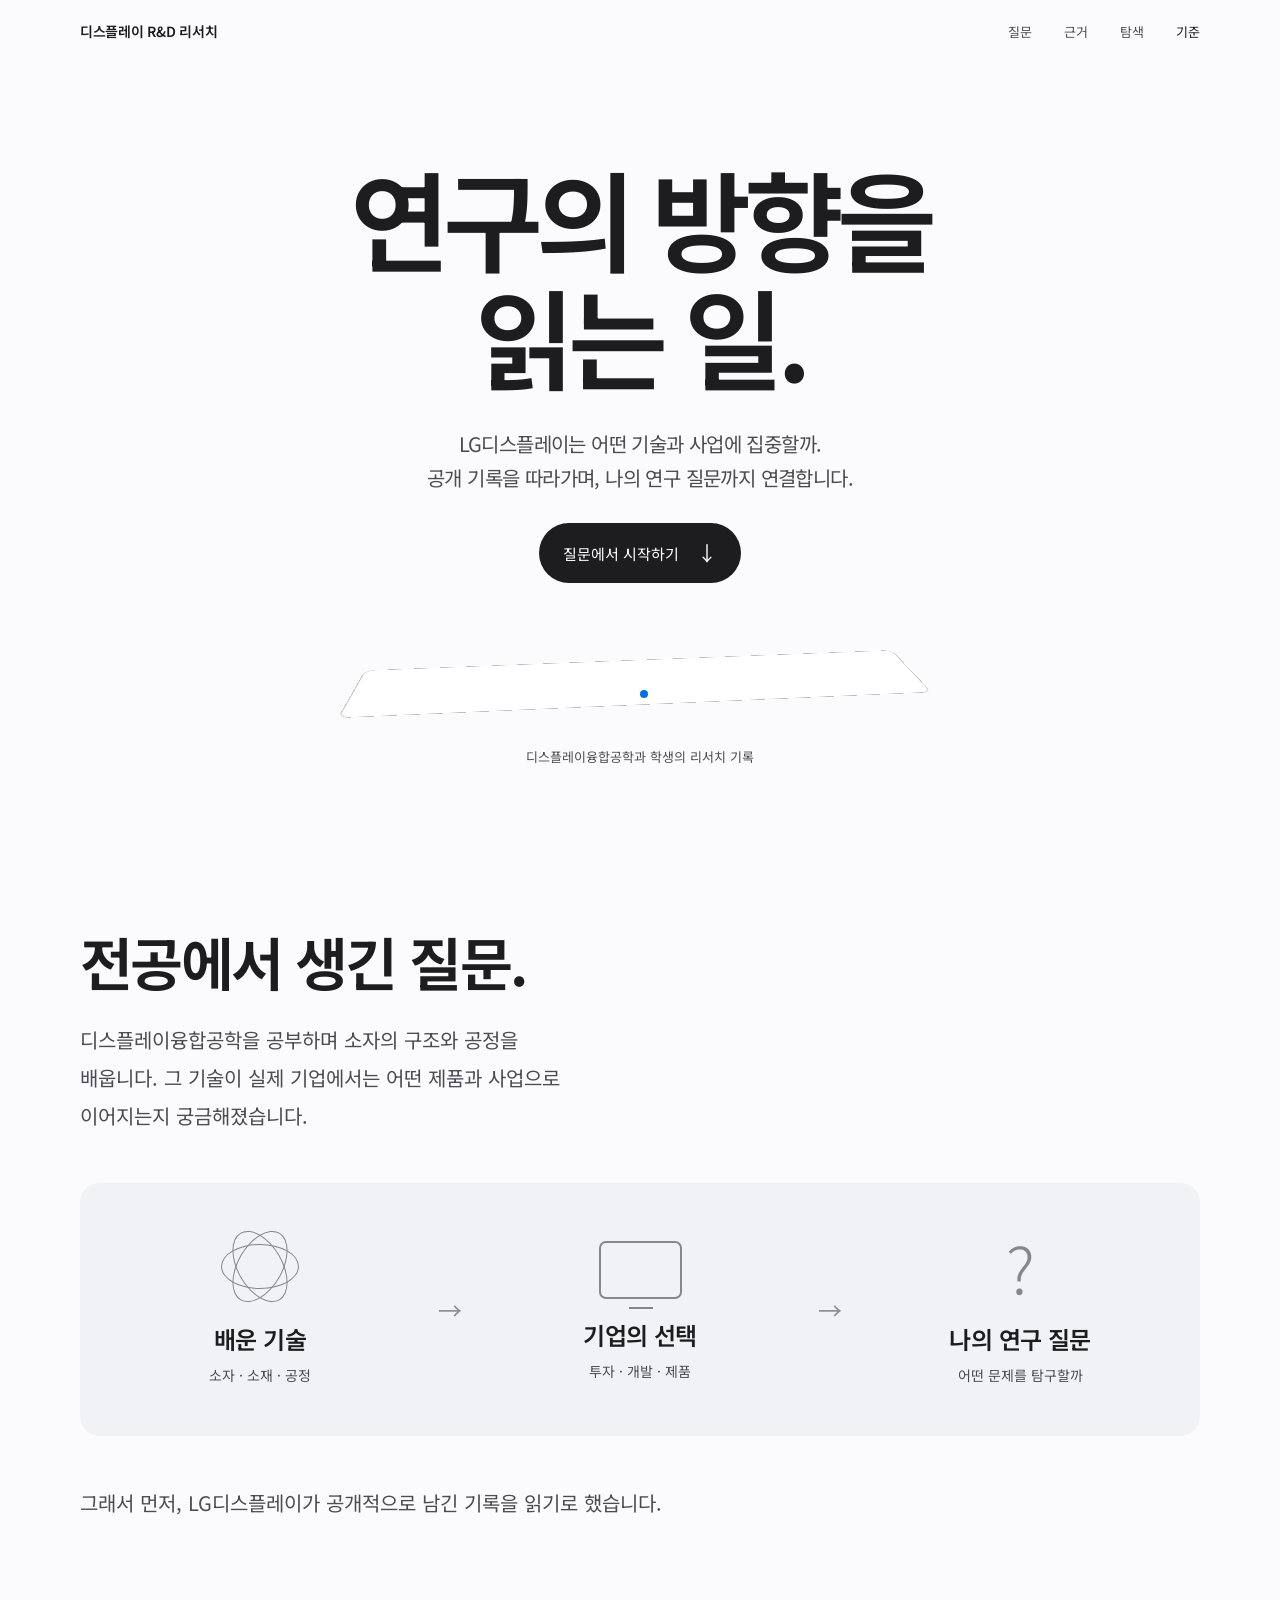
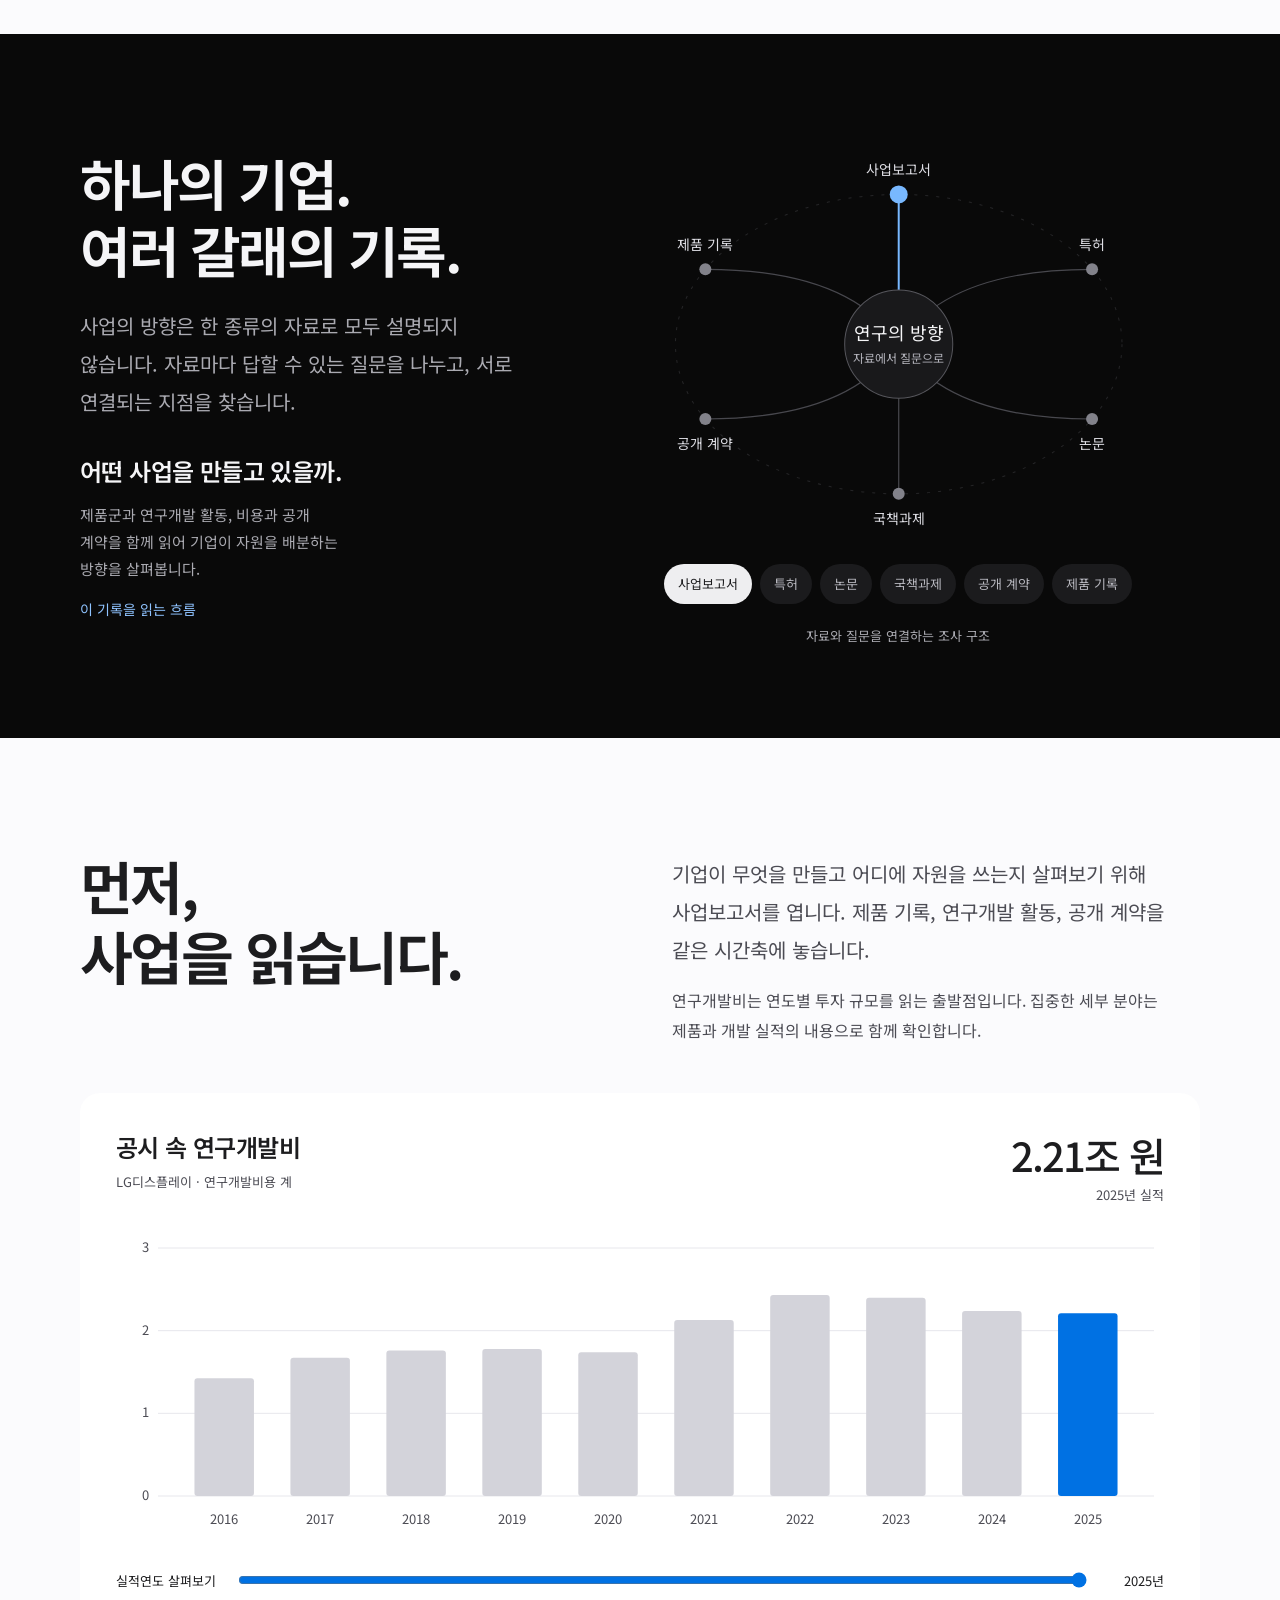
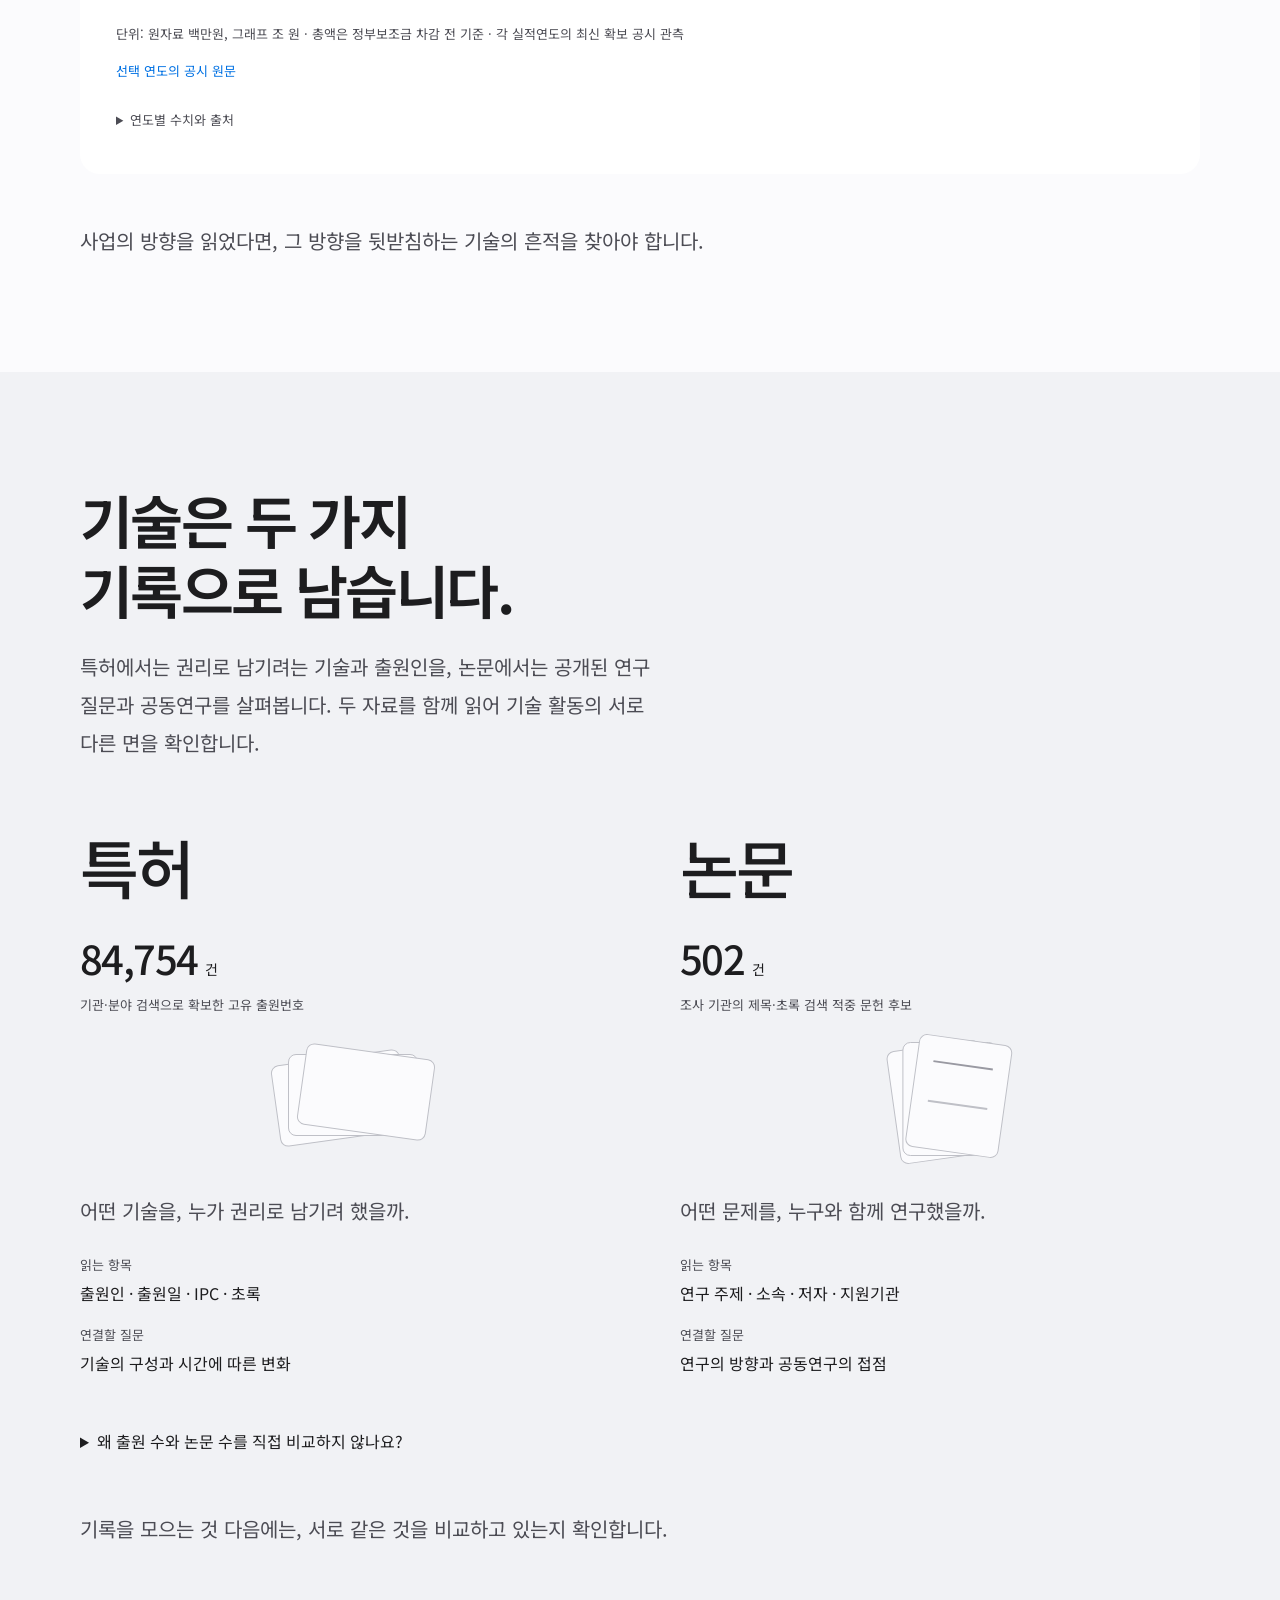
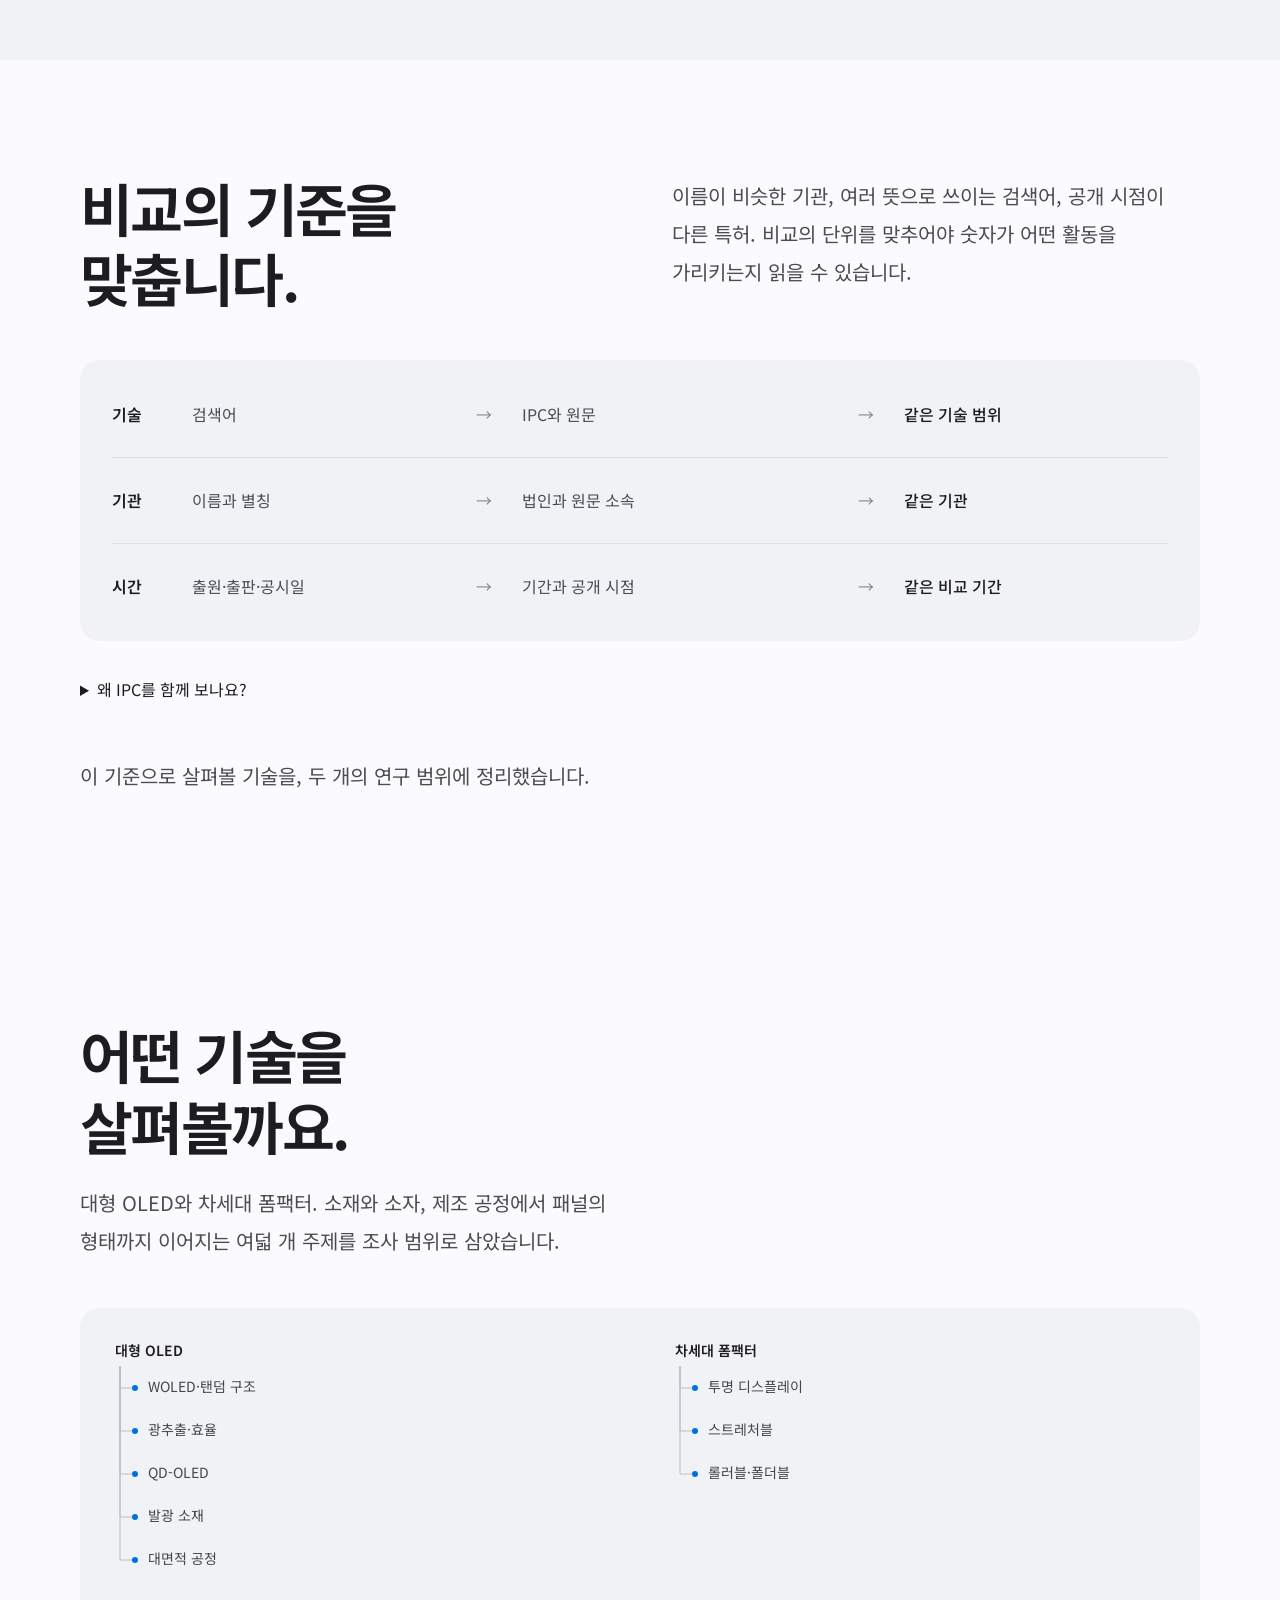
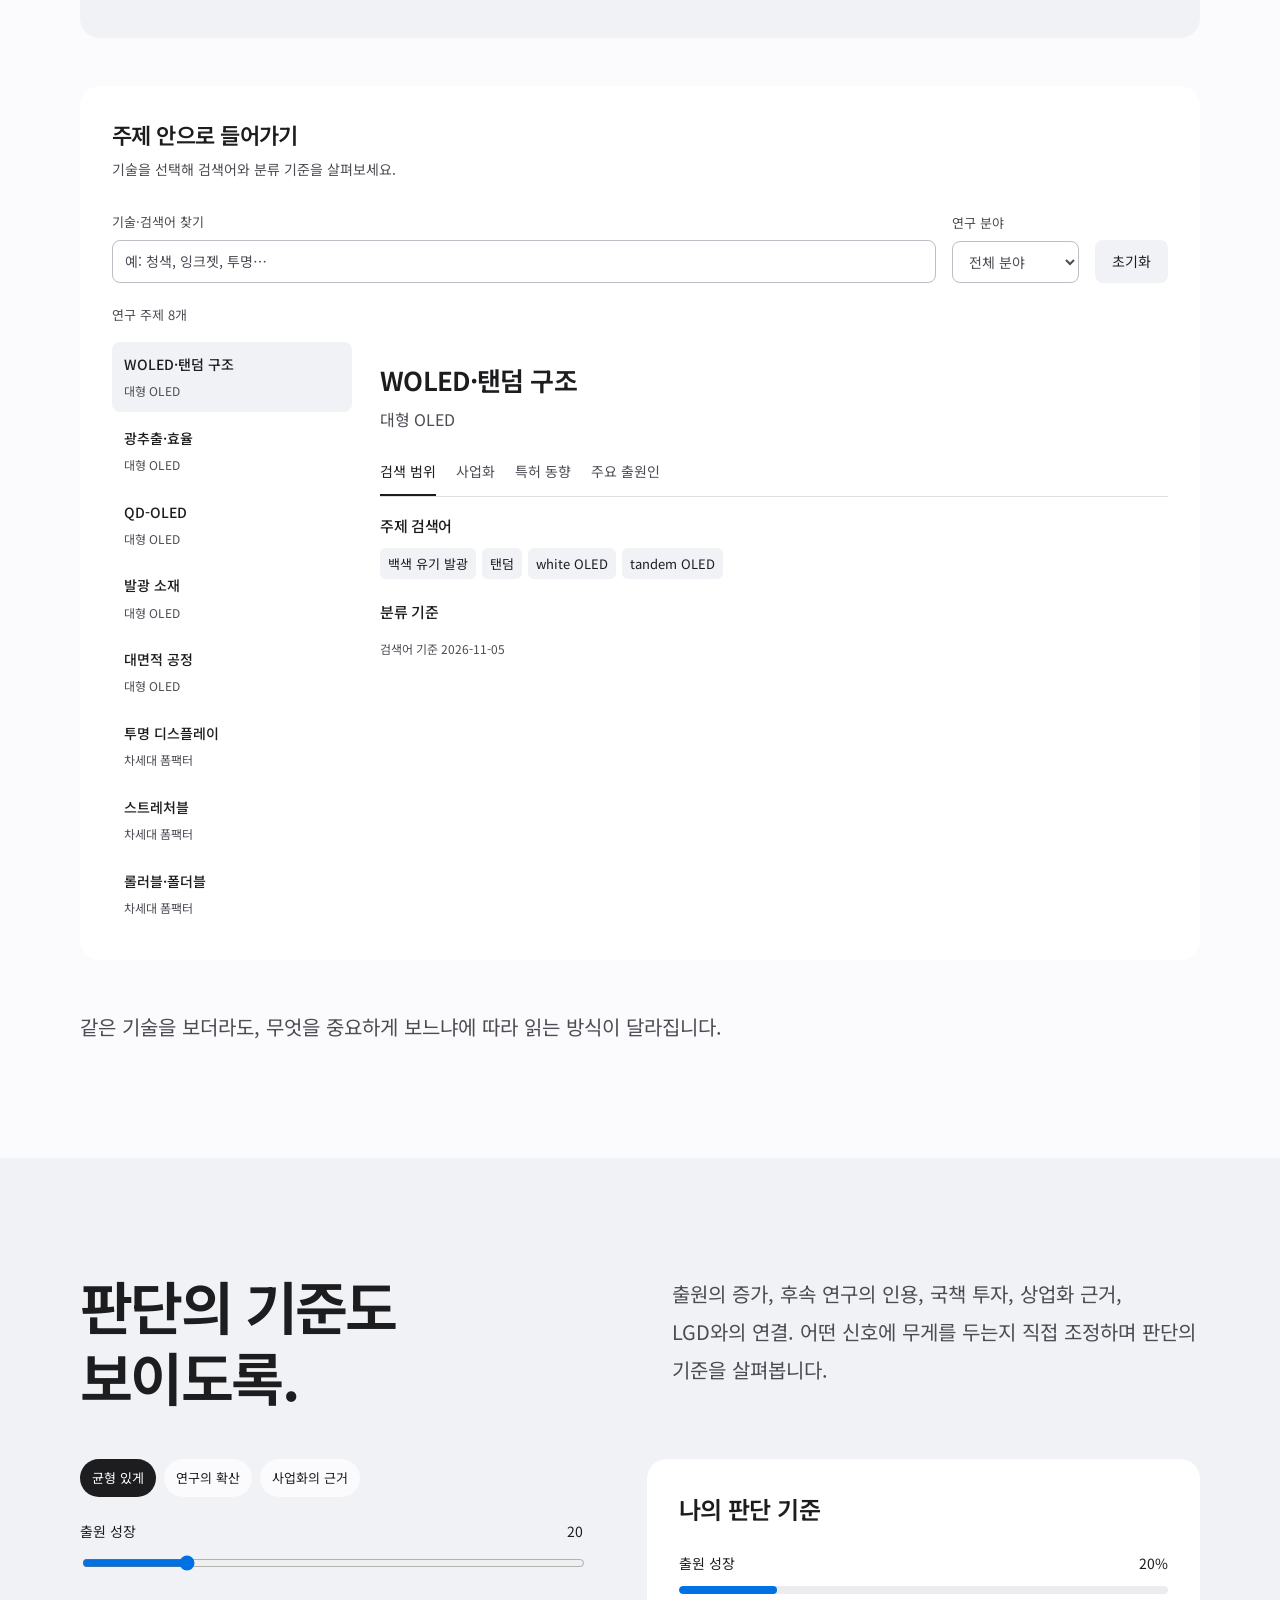
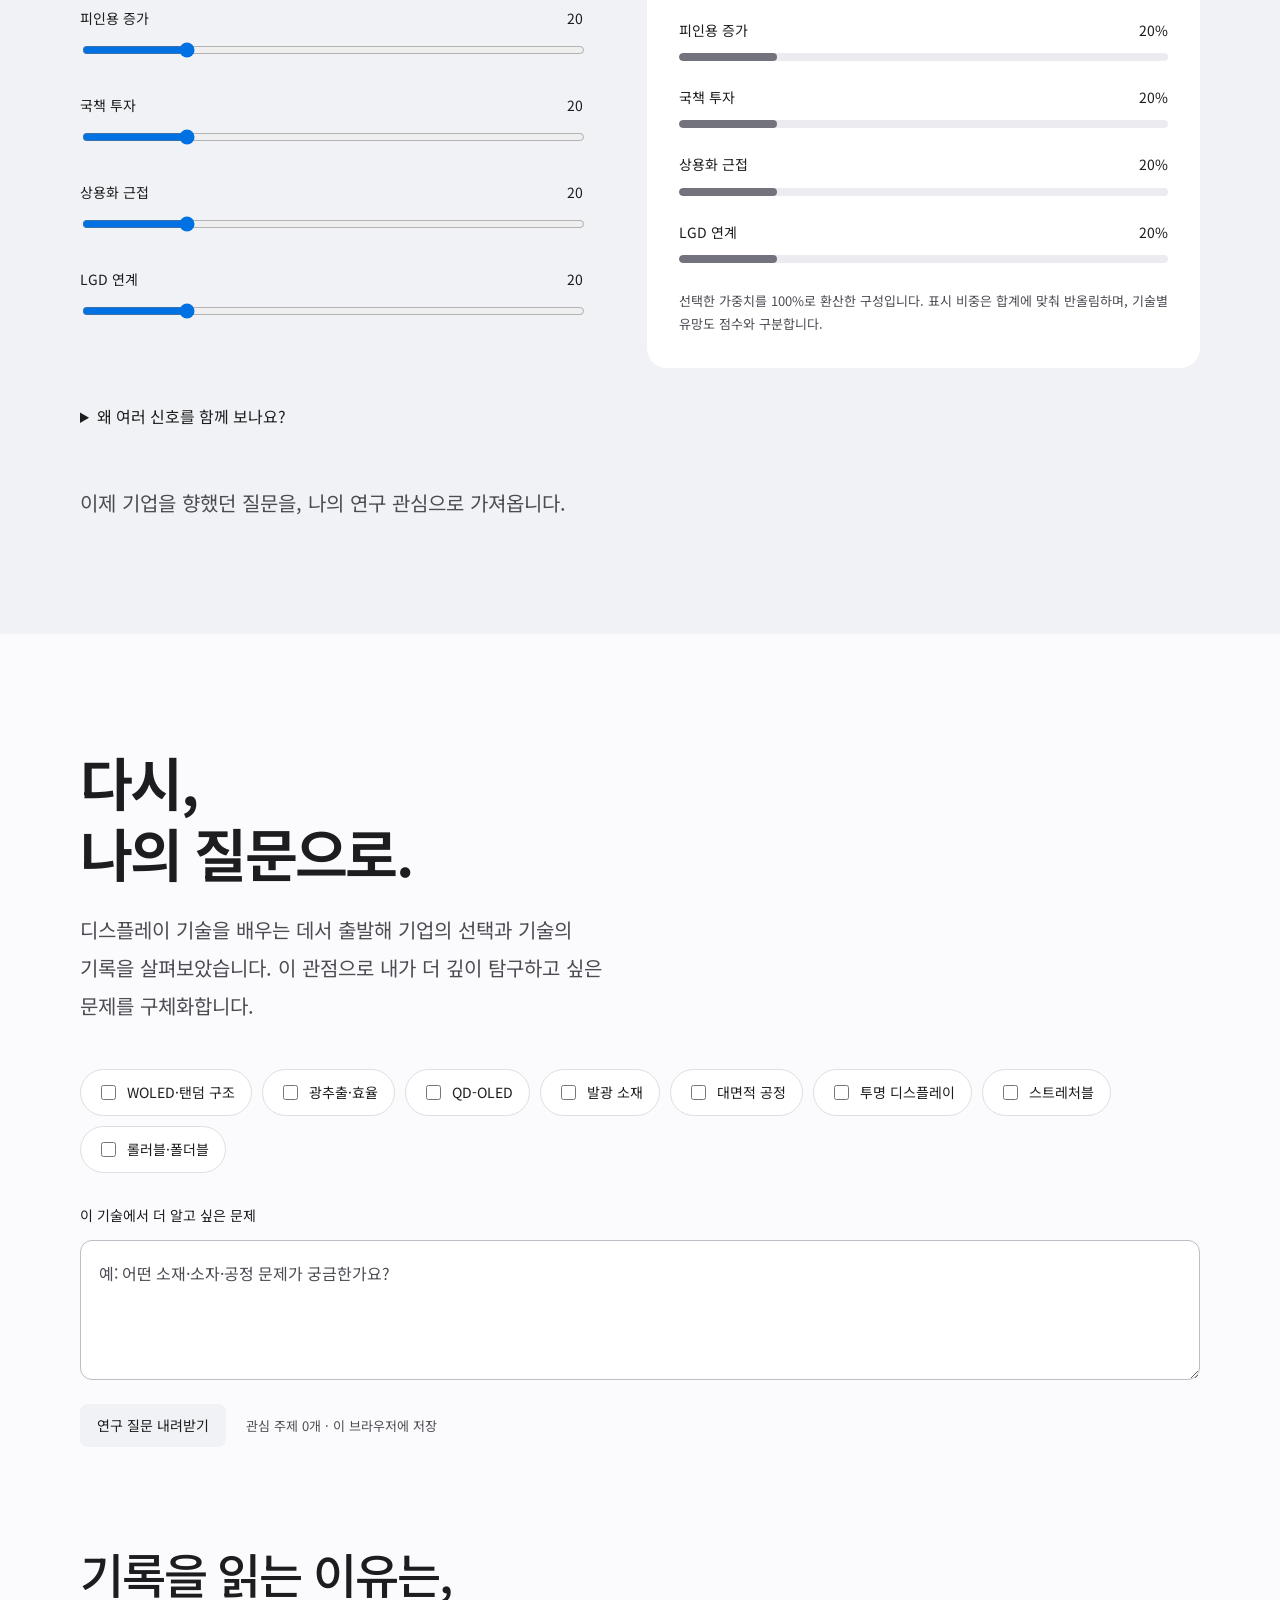
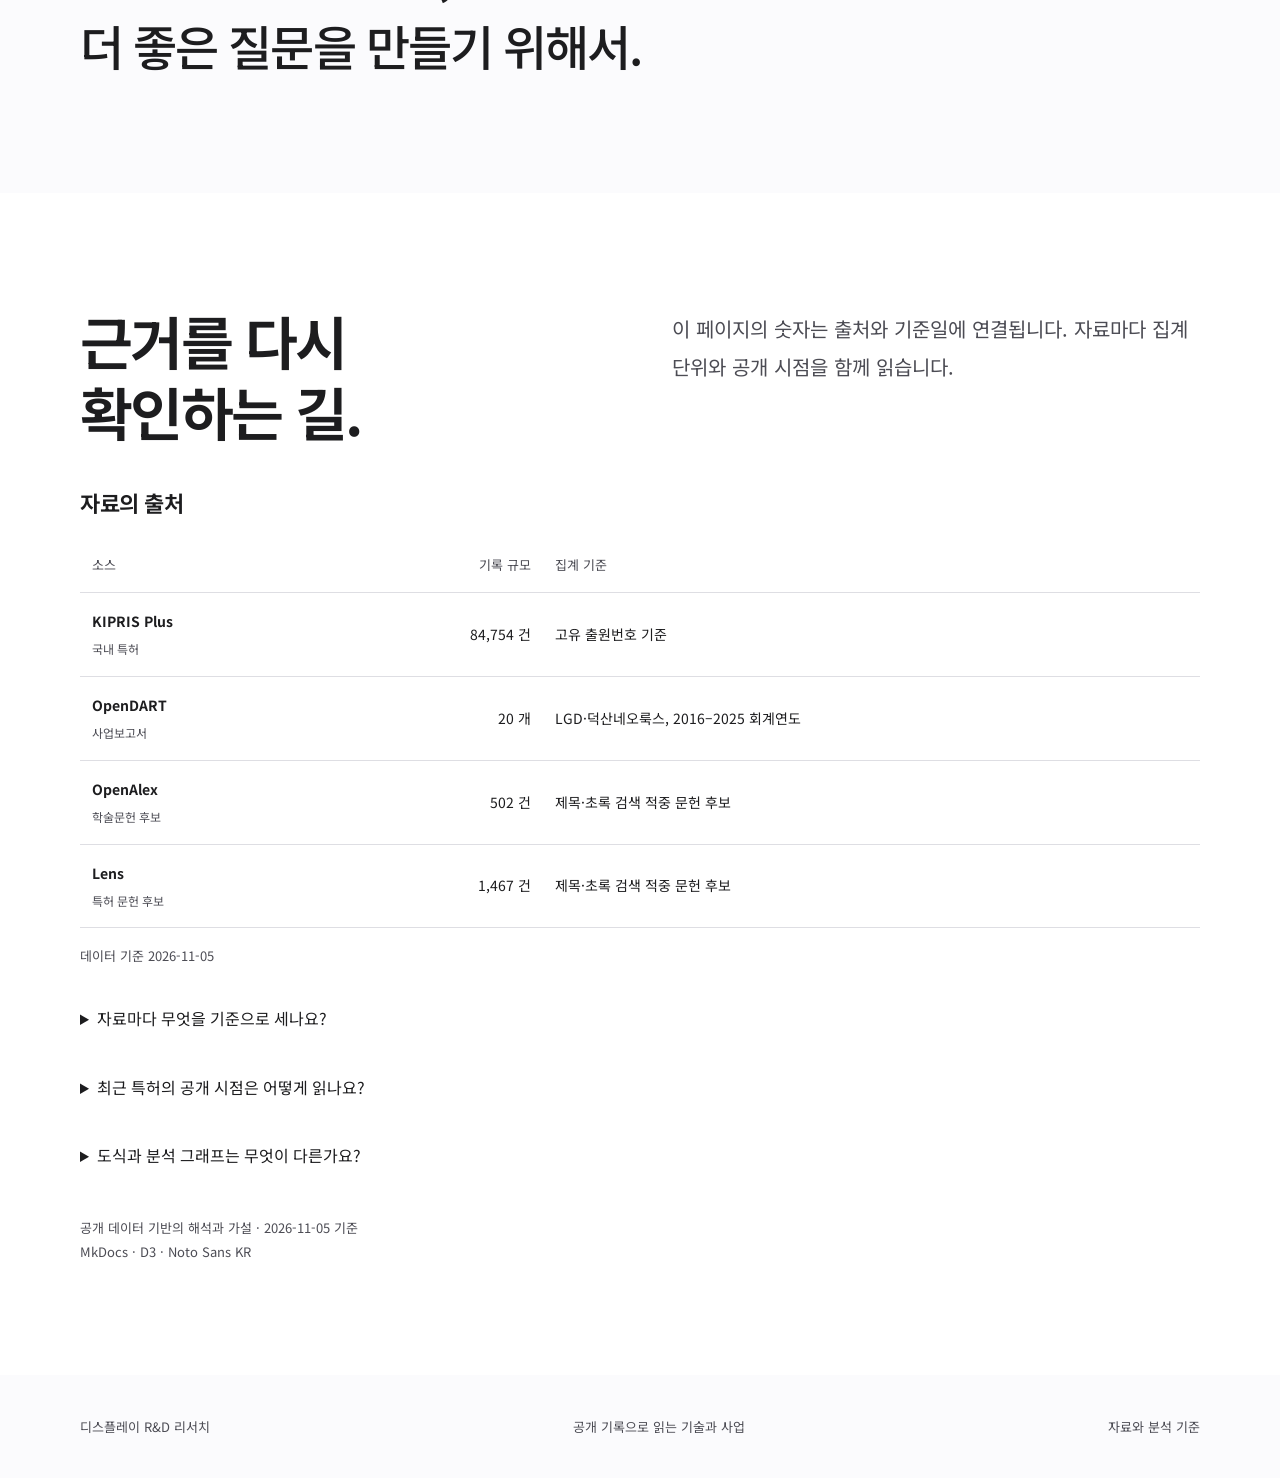
==== index.html @ 97dbbb8a "Publish display research site assets" ====
<!doctype html>
<html lang="ko">
<head>
  <meta charset="utf-8">
  <meta name="viewport" content="width=device-width, initial-scale=1">
  <meta name="theme-color" content="#fbfbfd">
  <meta name="description" content="공개 데이터로 살펴보는 디스플레이 R&D와 상업화">
  <title>디스플레이 R&D 리서치</title>
  <link rel="icon" href="assets/mark.svg" type="image/svg+xml">
  <link rel="stylesheet" href="assets/story.css">
</head>
<body>
  <a class="skip-link" href="#main">본문으로 이동</a>
  <header class="site-header" data-ui><div class="header-inner"><a class="wordmark" href="#top">디스플레이 R&D 리서치</a><nav aria-label="이야기 바로가기"><a href="#question">질문</a><a href="#evidence">근거</a><a href="#topics">탐색</a><a href="#methods">기준</a></nav></div><div class="reading-progress" aria-hidden="true"><span></span></div></header>
  <main id="main" tabindex="-1"><article class="story"><section class="hero" id="top">
<div class="hero-inner">
<h1>연구의 방향을<br>읽는 일.</h1>
<p class="hero-description">LG디스플레이는 어떤 기술과 사업에 집중할까.<br>공개 기록을 따라가며, 나의 연구 질문까지 연결합니다.</p>
<a class="primary-action" href="#question">질문에서 시작하기 <span aria-hidden="true">↓</span></a>
<div class="hero-horizon" aria-hidden="true"><div class="horizon-panel"></div><span class="horizon-dot"></span></div>
<p class="hero-caption">디스플레이융합공학과 학생의 리서치 기록</p>
</div>
</section>

<section class="chapter origin" id="question">
<div class="section-intro"><h2>전공에서 생긴 질문.</h2><p>디스플레이융합공학을 공부하며 소자의 구조와 공정을 배웁니다. 그 기술이 실제 기업에서는 어떤 제품과 사업으로 이어지는지 궁금해졌습니다.</p></div>
<div class="origin-visual" role="img" aria-label="배운 기술에서 기업의 선택을 거쳐 나의 연구 질문으로 이어지는 조사 순서">
<div><span class="origin-orbit"><i></i><i></i><i></i></span><h3>배운 기술</h3><p>소자 · 소재 · 공정</p></div><span class="visual-arrow" aria-hidden="true">→</span><div><span class="origin-display"></span><h3>기업의 선택</h3><p>투자 · 개발 · 제품</p></div><span class="visual-arrow" aria-hidden="true">→</span><div><span class="origin-question">?</span><h3>나의 연구 질문</h3><p>어떤 문제를 탐구할까</p></div>
</div>
<p class="bridge">그래서 먼저, LG디스플레이가 공개적으로 남긴 기록을 읽기로 했습니다.</p>
</section>

<section class="evidence-scene" id="evidence">
<div class="scene-inner"><div class="scene-copy"><h2>하나의 기업.<br>여러 갈래의 기록.</h2><p>사업의 방향은 한 종류의 자료로 모두 설명되지 않습니다. 자료마다 답할 수 있는 질문을 나누고, 서로 연결되는 지점을 찾습니다.</p><div id="source-description" aria-live="polite"></div></div><div class="scene-map"><div id="source-map"></div><div id="source-controls" class="source-controls" aria-label="자료별 역할 선택" data-ui></div><p class="visual-caption">자료와 질문을 연결하는 조사 구조</p></div></div>
</section>

<section class="chapter" id="business">
<div class="section-intro split-intro"><h2>먼저,<br>사업을 읽습니다.</h2><div><p>기업이 무엇을 만들고 어디에 자원을 쓰는지 살펴보기 위해 사업보고서를 엽니다. 제품 기록, 연구개발 활동, 공개 계약을 같은 시간축에 놓습니다.</p><p>연구개발비는 연도별 투자 규모를 읽는 출발점입니다. 집중한 세부 분야는 제품과 개발 실적의 내용으로 함께 확인합니다.</p></div></div>
<div class="spending-figure" data-ui><div class="figure-title"><div><h3>공시 속 연구개발비</h3><p>LG디스플레이 · 연구개발비용 계</p></div><div id="spending-value" class="figure-value"></div></div><div id="spending-chart"></div><div class="chart-controls"><label for="spending-year">실적연도 살펴보기</label><input id="spending-year" type="range" min="0" max="9" value="9" step="1" name="spending-year"><output id="spending-year-output" for="spending-year"></output></div><p class="source-caption">단위: 원자료 백만원, 그래프 조 원 · 총액은 정부보조금 차감 전 기준 · 각 실적연도의 최신 확보 공시 관측</p><a id="spending-source" class="text-link" target="_blank" rel="noopener noreferrer">선택 연도의 공시 원문</a><details class="source-details"><summary>연도별 수치와 출처</summary><div id="spending-table"></div></details></div>
<p class="bridge">사업의 방향을 읽었다면, 그 방향을 뒷받침하는 기술의 흔적을 찾아야 합니다.</p>
</section>

<section class="records-chapter" id="records">
<div class="chapter"><div class="section-intro"><h2>기술은 두 가지<br>기록으로 남습니다.</h2><p>특허에서는 권리로 남기려는 기술과 출원인을, 논문에서는 공개된 연구 질문과 공동연구를 살펴봅니다. 두 자료를 함께 읽어 기술 활동의 서로 다른 면을 확인합니다.</p></div>
<div class="record-pair"><div class="record-side"><h3>특허</h3><div class="record-glyph patent-glyph" aria-hidden="true"><span></span><span></span><span></span></div><p>어떤 기술을, 누가 권리로 남기려 했을까.</p><dl><div><dt>읽는 항목</dt><dd>출원인 · 출원일 · IPC · 초록</dd></div><div><dt>연결할 질문</dt><dd>기술의 구성과 시간에 따른 변화</dd></div></dl><div class="record-total" id="patent-total"></div></div><div class="record-side"><h3>논문</h3><div class="record-glyph paper-glyph" aria-hidden="true"><span></span><span></span><span></span></div><p>어떤 문제를, 누구와 함께 연구했을까.</p><dl><div><dt>읽는 항목</dt><dd>연구 주제 · 소속 · 저자 · 지원기관</dd></div><div><dt>연결할 질문</dt><dd>연구의 방향과 공동연구의 접점</dd></div></dl><div class="record-total" id="paper-total"></div></div></div>
<details class="why-note"><summary>왜 출원 수와 논문 수를 직접 비교하지 않나요?</summary><p>특허와 논문은 기록하는 활동과 집계 단위가 다릅니다. 각각의 출처와 검색 조건을 기준으로 읽고, 기술 주제와 기관을 대조해 연결합니다.</p></details>
<p class="bridge">기록을 모으는 것 다음에는, 서로 같은 것을 비교하고 있는지 확인합니다.</p></div>
</section>

<section class="chapter" id="comparison">
<div class="section-intro split-intro"><h2>비교의 기준을<br>맞춥니다.</h2><p>이름이 비슷한 기관, 여러 뜻으로 쓰이는 검색어, 공개 시점이 다른 특허. 비교의 단위를 맞추어야 숫자가 어떤 활동을 가리키는지 읽을 수 있습니다.</p></div>
<div class="alignment-visual" data-ui><div><span class="alignment-label">기술</span><div class="alignment-pieces"><span>검색어</span><i aria-hidden="true">→</i><span>IPC와 원문</span><i aria-hidden="true">→</i><strong>같은 기술 범위</strong></div></div><div><span class="alignment-label">기관</span><div class="alignment-pieces"><span>이름과 별칭</span><i aria-hidden="true">→</i><span>법인과 원문 소속</span><i aria-hidden="true">→</i><strong>같은 기관</strong></div></div><div><span class="alignment-label">시간</span><div class="alignment-pieces"><span>출원·출판·공시일</span><i aria-hidden="true">→</i><span>기간과 공개 시점</span><i aria-hidden="true">→</i><strong>같은 비교 기간</strong></div></div></div>
<details class="why-note"><summary>왜 IPC를 함께 보나요?</summary><p>검색어는 문헌을 찾는 입구입니다. 특허에 붙은 기술 분류인 IPC와 원문 내용을 함께 확인해 검색어의 여러 의미를 구분합니다. 기관과 기간에도 같은 방식으로 비교 기준을 적용합니다.</p></details>
<p class="bridge">이 기준으로 살펴볼 기술을, 두 개의 연구 범위에 정리했습니다.</p>
</section>

<section class="chapter topics-chapter" id="topics">
<div class="section-intro"><h2>어떤 기술을<br>살펴볼까요.</h2><p>대형 OLED와 차세대 폼팩터. 소재와 소자, 제조 공정에서 패널의 형태까지 이어지는 여덟 개 주제를 조사 범위로 삼았습니다.</p></div>
<div id="topic-map" class="topic-map" data-ui></div>
<div class="workbench" data-ui><div class="workbench-heading"><h3>주제 안으로 들어가기</h3><p>기술을 선택해 검색어와 분류 기준을 살펴보세요.</p></div><div id="explorer-view"></div></div>
<p class="bridge">같은 기술을 보더라도, 무엇을 중요하게 보느냐에 따라 읽는 방식이 달라집니다.</p>
</section>

<section class="judgement-section" id="judgement"><div class="chapter"><div class="section-intro split-intro"><h2>판단의 기준도<br>보이도록.</h2><p>출원의 증가, 후속 연구의 인용, 국책 투자, 상업화 근거, LGD와의 연결. 어떤 신호에 무게를 두는지 직접 조정하며 판단의 기준을 살펴봅니다.</p></div><div id="criteria-workbench" data-ui></div><details class="why-note"><summary>왜 여러 신호를 함께 보나요?</summary><p>성장과 연구의 확산, 사업화는 서로 다른 활동입니다. 신호를 구분하고 가중치를 드러내어 어떤 기준이 판단에 영향을 주는지 확인합니다. 아래 비중은 독자가 선택한 판단 기준의 구성입니다.</p></details><p class="bridge">이제 기업을 향했던 질문을, 나의 연구 관심으로 가져옵니다.</p></div></section>

<section class="chapter direction-chapter" id="direction"><div class="section-intro"><h2>다시,<br>나의 질문으로.</h2><p>디스플레이 기술을 배우는 데서 출발해 기업의 선택과 기술의 기록을 살펴보았습니다. 이 관점으로 내가 더 깊이 탐구하고 싶은 문제를 구체화합니다.</p></div><div id="research-notebook" class="research-notebook" data-ui></div><p class="closing-statement">기록을 읽는 이유는,<br>더 좋은 질문을 만들기 위해서.</p></section>

<section class="chapter methods-chapter" id="methods"><div class="section-intro split-intro"><h2>근거를 다시<br>확인하는 길.</h2><p>이 페이지의 숫자는 출처와 기준일에 연결됩니다. 자료마다 집계 단위와 공개 시점을 함께 읽습니다.</p></div><div id="methodology-view" data-ui></div><div class="method-notes"><details class="why-note"><summary>자료마다 무엇을 기준으로 세나요?</summary><p>특허는 고유 출원번호, 사업보고서는 공시 원문, 논문은 제목·확보된 초록의 검색 적중 후보를 기준으로 합니다. 연구개발비 그래프는 기존에 추출한 LGD 공시 관측을 표시합니다. 반복 공시와 실적연도를 구분합니다.</p></details><details class="why-note"><summary>최근 특허의 공개 시점은 어떻게 읽나요?</summary><p>출원일과 공개일에는 시차가 있습니다. 2025년 이후 출원은 공개 시점에 따라 순차 반영되므로, 연도별 비교에서 공개 범위를 함께 확인합니다. 계약과 관계는 공개 문서로 확인한 범위를 대상으로 합니다.</p></details><details class="why-note"><summary>도식과 분석 그래프는 무엇이 다른가요?</summary><p>자료 연결도와 비교 기준 도식은 조사의 논리와 자료의 역할을 설명합니다. 연구개발비 그래프는 공시 수치, 기술 지도는 승인한 조사 주제의 구성을 표시합니다. 도식의 배치와 선은 기업 간 실측 관계나 기술 거리의 수치가 아닙니다.</p></details></div><p class="production-credit">공개 데이터 기반의 해석과 가설 · <time data-as-of></time> 기준<br>MkDocs · D3 · Noto Sans KR</p></section></article></main>
  <footer class="site-footer"><a href="#top">디스플레이 R&D 리서치</a><span>공개 기록으로 읽는 기술과 사업</span><a href="#methods">자료와 분석 기준</a></footer>
  <noscript><p class="noscript">대화형 영역은 JavaScript가 필요합니다. 페이지 설명과 방법론은 그대로 읽을 수 있습니다.</p></noscript>
  <script src="assets/vendor/d3.min.js"></script>
  <script src="assets/dataset.js"></script>
  <script src="assets/site.js"></script>
  <script src="assets/story.js"></script>
</body>
</html>
---- assets/story.css ----
@font-face{font-family:"Noto Sans KR";src:url("fonts/NotoSansKR.ttf") format("truetype");font-style:normal;font-weight:100 900;font-display:swap}
:root{--paper:#fbfbfd;--white:#fff;--ink:#1d1d1f;--muted:#62626b;--soft:#f1f2f5;--line:#dedee3;--accent:#0071e3;--night:#090909;--night-muted:#aaaab1;--font:"Noto Sans KR","Malgun Gothic",sans-serif;--radius:20px}
*{box-sizing:border-box}html{scroll-behavior:smooth;scroll-padding-top:86px}body{margin:0;background:var(--paper);color:var(--ink);font:16px/1.8 var(--font);word-break:keep-all;overflow-wrap:break-word;-webkit-tap-highlight-color:#0071e322}button,input,select,textarea{font:inherit;color:inherit}button,a,input,select,summary{touch-action:manipulation}button{cursor:pointer}a{color:inherit;text-decoration:none}a:hover{color:var(--accent)}button:focus-visible,a:focus-visible,input:focus-visible,select:focus-visible,summary:focus-visible,textarea:focus-visible{outline:3px solid var(--accent);outline-offset:5px}button:active{transform:translateY(1px)}h1,h2,h3,p,figure{margin:0}h1,h2,h3{text-wrap:balance;scroll-margin-top:86px}p{text-wrap:pretty}h2{font-size:clamp(36px,4.5vw,64px);line-height:1.22;letter-spacing:-.045em;font-weight:650}h3{font-size:22px;line-height:1.5;font-weight:600;letter-spacing:-.025em}button{border:0}svg{display:block;max-width:100%}.small,.chart-note,.source-caption,.source-caption a{font-size:13px;color:var(--muted)}.num{font-variant-numeric:tabular-nums}.skip-link{position:fixed;top:-80px;left:18px;z-index:100;background:var(--ink);color:white;padding:10px 18px;border-radius:8px}.skip-link:focus{top:12px}
.site-header{position:sticky;top:0;height:64px;background:var(--paper);z-index:30}.header-inner{max-width:1200px;height:100%;margin:auto;padding:0 40px;display:flex;align-items:center;justify-content:space-between;gap:30px}.wordmark{font-size:14px;font-weight:600;letter-spacing:-.02em;white-space:nowrap}.site-header nav{display:flex;gap:32px;font-size:13px;color:var(--muted)}.site-header nav a{min-height:44px;display:flex;align-items:center}.site-header nav a[aria-current]{color:var(--ink)}.reading-progress{height:2px;background:transparent}.reading-progress span{display:block;width:100%;height:100%;background:var(--accent);transform:scaleX(0);transform-origin:left}.story>section{scroll-margin-top:64px}.hero{overflow:hidden}.hero-inner{max-width:1200px;margin:0 auto;padding:94px 40px 64px;text-align:center}.hero h1{font-size:clamp(76px,8.5vw,116px);line-height:1.08;letter-spacing:-.065em;font-weight:650}.hero-description{font-size:21px;line-height:1.7;letter-spacing:-.03em;color:var(--muted);margin:34px auto 28px;max-width:780px}.primary-action{display:inline-flex;align-items:center;gap:18px;padding:12px 24px;border-radius:999px;background:var(--ink);color:#fff;font-size:15px;min-height:48px}.primary-action:hover{background:#353538;color:#fff}.primary-action span{font-size:20px}.hero-horizon{position:relative;height:116px;width:min(600px,88%);margin:42px auto 4px;perspective:700px}.horizon-panel{position:absolute;inset:8px 20px 12px;border:1px solid #bfc0c7;border-radius:10px;transform:rotateX(62deg) rotateZ(-5deg);background:var(--white)}.horizon-dot{position:absolute;left:50%;top:56%;width:8px;height:8px;background:var(--accent);border-radius:50%}.hero-caption{font-size:13px;color:var(--muted)}
.chapter{max-width:1200px;margin:auto;padding:112px 40px}.section-intro{max-width:820px}.section-intro>p,.split-intro>div>p{font-size:19px;line-height:1.9;color:var(--muted);margin-top:24px;max-width:54ch}.split-intro{display:grid;grid-template-columns:1fr 1fr;align-items:start;gap:64px;max-width:none}.split-intro>p,.split-intro>div>p:first-child{margin-top:5px}.split-intro>div>p+p{font-size:16px;margin-top:16px}.bridge{font-size:18px;color:var(--muted);line-height:1.9;margin-top:48px;max-width:64ch}.origin{padding-top:94px}.origin-visual{display:grid;grid-template-columns:1fr 40px 1fr 40px 1fr;align-items:center;gap:20px;text-align:center;background:var(--soft);border-radius:var(--radius);padding:48px 30px;margin-top:48px}.origin-visual h3{font-size:20px;margin:18px 0 6px}.origin-visual p{color:var(--muted);font-size:14px}.visual-arrow{font-size:24px;color:#8b8b92}.origin-orbit{position:relative;display:block;width:86px;height:72px;margin:auto}.origin-orbit i{position:absolute;left:4px;top:13px;width:78px;height:45px;border:1.5px solid #86868f;border-radius:50%}.origin-orbit i:nth-child(2){transform:rotate(60deg)}.origin-orbit i:nth-child(3){transform:rotate(-60deg)}.origin-display{display:block;width:83px;height:58px;border:2px solid #86868f;border-radius:7px;margin:7px auto;position:relative}.origin-display:after{content:"";position:absolute;left:28px;bottom:-12px;width:24px;height:10px;border-bottom:2px solid #86868f}.origin-question{display:block;font-size:62px;line-height:72px;font-weight:300;color:#86868f}
.evidence-scene{background:var(--night);color:#f5f5f7;padding:90px 0}.scene-inner{max-width:1280px;margin:auto;padding:0 40px;display:grid;grid-template-columns:.9fr 1.2fr;gap:64px;align-items:center}.scene-copy>p{font-size:18px;color:var(--night-muted);line-height:1.9;max-width:40ch;margin-top:24px}.scene-copy h2{font-size:clamp(42px,4.3vw,60px)}#source-description{margin-top:32px;min-height:148px}#source-description h3{font-size:20px}#source-description p{font-size:15px;color:var(--night-muted);margin:12px 0;max-width:38ch}#source-description a{font-size:14px;color:#8fc3ff}.scene-map{min-width:0}#source-map svg{width:100%;height:auto}.source-controls{display:flex;justify-content:center;gap:8px;flex-wrap:wrap}.source-controls button{background:#1b1b1d;color:#b8b8bf;border-radius:999px;padding:8px 14px;font-size:13px;min-height:40px}.source-controls button[aria-pressed=true]{background:#eeeef0;color:#1d1d1f}.source-controls button:hover{background:#343438;color:#fff}.source-controls button[aria-pressed=true]:hover{background:#fff;color:#111}.visual-caption{font-size:13px;text-align:center;color:var(--night-muted);margin-top:20px}
.spending-figure{background:var(--white);border-radius:var(--radius);padding:36px;margin-top:48px}.figure-title{display:flex;align-items:start;justify-content:space-between;gap:28px}.figure-title h3{font-size:22px}.figure-title p{font-size:13px;color:var(--muted);margin-top:5px}.figure-value{text-align:right;white-space:nowrap;line-height:1.3;font-variant-numeric:tabular-nums}.figure-value strong{font-size:40px;font-weight:500;letter-spacing:-.045em}.figure-value span{display:block;font-size:13px;color:var(--muted);margin-top:6px}#spending-chart{margin-top:24px}#spending-chart svg{width:100%;height:auto}#spending-chart text{font-family:var(--font);fill:var(--muted);font-size:13px}.chart-controls{display:flex;align-items:center;gap:20px;margin:24px 0;font-size:13px}.chart-controls input{flex:1;min-width:70px;accent-color:var(--accent);height:32px}.chart-controls output{font-variant-numeric:tabular-nums;min-width:55px;text-align:right}.source-caption{line-height:1.9}.text-link{display:inline-block;color:var(--accent);font-size:13px;margin-top:12px}.source-details{margin-top:18px;font-size:13px;color:var(--muted)}summary{cursor:pointer;min-height:36px;padding:6px 0}.source-details table{margin-top:14px}
.records-chapter{background:var(--soft)}.record-pair{display:grid;grid-template-columns:1fr 1fr;gap:80px;margin-top:56px}.record-side{min-width:0}.record-side>h3{font-size:60px;font-weight:500;letter-spacing:-.05em}.record-side>p{font-size:18px;margin:24px 0;color:var(--muted)}.record-glyph{height:124px;position:relative;margin-top:20px}.record-glyph span{display:block;position:absolute;background:var(--paper);border:1px solid #bfc0c7;border-radius:8px;width:130px;height:82px;left:50%;top:12px;transform:translateX(-50%) rotate(-8deg)}.record-glyph span:nth-child(2){transform:translate(-40%,-3px) rotate(0deg)}.record-glyph span:nth-child(3){transform:translate(-30%,-6px) rotate(8deg)}.paper-glyph span{width:94px;height:114px;top:0}.paper-glyph span:after{content:"";position:absolute;left:16px;right:16px;top:24px;height:38px;border-top:2px solid #9999a2;border-bottom:2px solid #bfc0c7}.record-side dl{font-size:14px;margin:0}.record-side dl>div{margin:15px 0}.record-side dt{color:var(--muted);font-size:13px}.record-side dd{margin:3px 0 0}.record-total{margin-top:28px}.record-total strong{font-size:40px;line-height:1.5;font-weight:500;letter-spacing:-.04em;font-variant-numeric:tabular-nums}.record-total span{font-size:14px;margin-left:8px}.record-total small{display:block;font-size:13px;color:var(--muted);max-width:40ch;line-height:1.8;margin-top:5px}.why-note{margin-top:28px;font-size:14px;color:var(--muted);max-width:75ch}.why-note summary{color:var(--ink);line-height:1.8}.why-note p{line-height:1.9;margin:12px 0 0;padding-left:17px;max-width:66ch}.alignment-visual{margin-top:48px;background:var(--soft);padding:12px 32px;border-radius:var(--radius)}.alignment-visual>div{display:flex;align-items:center;gap:36px;padding:28px 0}.alignment-visual>div+div{border-top:1px solid var(--line)}.alignment-label{font-size:16px;font-weight:600;min-width:44px}.alignment-pieces{display:grid;grid-template-columns:1fr 26px 1.2fr 26px 1fr;align-items:center;gap:20px;flex:1;font-size:14px}.alignment-pieces>span{color:var(--muted)}.alignment-pieces i{font-style:normal;color:#85858e}.alignment-pieces strong{font-weight:500}
.topic-map{margin:48px 0;background:var(--soft);border-radius:var(--radius);overflow:hidden}.topic-map svg{width:100%;height:auto}.topic-map svg text{font:14px var(--font)}.topic-map button{display:block}.workbench{padding:32px;background:var(--white);border-radius:var(--radius)}.workbench-heading{margin-bottom:28px}.workbench-heading p{font-size:14px;color:var(--muted);margin-top:6px}.toolbar{display:flex;gap:16px;align-items:flex-end;flex-wrap:wrap;margin:0 0 20px}.field{display:flex;flex-direction:column;gap:6px;font-size:13px;color:var(--muted)}.field.grow{flex:1;min-width:180px}.field input,.field select{min-height:42px;padding:8px 12px;border:1px solid #bdbdc5;border-radius:8px;background:var(--white);font-size:14px}.field input::placeholder{color:var(--muted)}.button{min-height:42px;padding:8px 16px;background:var(--soft);border-radius:8px;font-size:14px;border:1px solid transparent}.button:hover{border-color:#9999a2}.result-count{font-size:13px;color:var(--muted);margin-bottom:16px}.explorer-grid{display:grid;grid-template-columns:240px minmax(0,1fr);gap:28px;align-items:start}.topic-list{display:flex;flex-direction:column;gap:4px}.topic-option{text-align:left;min-height:58px;padding:10px 12px;border-radius:8px;background:transparent;width:100%}.topic-option strong{display:block;font-size:14px;font-weight:500}.topic-option small{display:block;font-size:12px;color:var(--muted);margin-top:3px}.topic-option:hover{background:#f6f6f8}.topic-option[aria-pressed=true]{background:var(--soft)}.detail{padding:20px 0 0;min-width:0}.detail-top h2{font-size:26px;line-height:1.4;letter-spacing:-.025em}.detail-subtitle{color:var(--muted);font-size:13px;margin:7px 0 18px}.tabs{display:flex;gap:20px;margin-bottom:18px;overflow-x:auto;border-bottom:1px solid var(--line)}.tabs button{font-size:14px;white-space:nowrap;min-height:44px;padding:5px 0 9px;background:transparent;border-bottom:2px solid transparent;color:var(--muted)}.tabs button[aria-selected=true]{border-bottom-color:var(--ink);color:var(--ink)}.detail h3{font-size:15px;font-weight:500;margin:18px 0 10px}.keywords{display:flex;flex-wrap:wrap;gap:6px;margin-bottom:22px}.keyword{font-size:13px;border-radius:6px;background:var(--soft);padding:4px 8px}.review-note{color:var(--muted);font-size:14px;line-height:1.8}.chart-note{font-size:12px;margin-top:14px}.detail p:not(.chart-note){font-size:14px}.empty{font-size:14px;color:var(--muted);padding:10px 0}.empty-chart{height:112px;display:flex;align-items:center;justify-content:center;background:var(--soft);border-radius:8px;position:relative;font-size:14px;color:var(--muted)}.years{position:absolute;bottom:8px;left:12px;right:12px;display:flex;justify-content:space-between;font-size:12px}.data-chart{width:100%;height:auto;min-height:150px}
.judgement-section{background:var(--soft)}.criteria-grid{display:grid;grid-template-columns:1fr 1.1fr;gap:64px;align-items:start;margin-top:48px}.criteria-presets{display:flex;gap:8px;flex-wrap:wrap;margin-bottom:22px}.criteria-presets button{padding:7px 12px;background:var(--paper);border-radius:999px;font-size:13px;min-height:38px}.criteria-presets button[aria-pressed=true]{background:var(--ink);color:#fff}.criterion{margin:18px 0}.criterion label{display:flex;justify-content:space-between;align-items:center;font-size:14px}.criterion output{font-variant-numeric:tabular-nums}.criterion input{width:100%;height:34px;accent-color:var(--accent)}.criteria-output{padding:32px;background:var(--white);border-radius:var(--radius)}.criteria-output h3{font-size:20px}.criterion-bar{margin-top:24px}.criterion-bar>div:first-child{display:flex;justify-content:space-between;font-size:14px;gap:16px}.criterion-track{height:8px;background:#ececf0;margin-top:10px;border-radius:4px;overflow:hidden}.criterion-track span{display:block;height:100%;background:#73737e;border-radius:4px;transition:width .2s ease}.criterion-bar:first-of-type .criterion-track span{background:var(--accent)}.criteria-caption{font-size:13px;color:var(--muted);margin-top:26px;line-height:1.8}
.research-notebook{margin-top:44px}.interest-tags{display:flex;gap:10px;flex-wrap:wrap}.interest-tag{border:1px solid var(--line);border-radius:999px;display:flex;align-items:center;gap:8px;padding:10px 16px;font-size:14px;cursor:pointer;background:var(--white)}.interest-tag:has(input:checked){background:var(--ink);color:var(--white);border-color:var(--ink)}.interest-tag input{accent-color:var(--accent);width:15px;height:15px}.notebook-field{margin-top:30px;display:block}.notebook-field span{font-size:14px;display:block;margin-bottom:12px}.notebook-field textarea{width:100%;resize:vertical;min-height:140px;border:1px solid #bdbdc5;background:var(--white);border-radius:12px;padding:18px;font-size:16px;line-height:1.8}.notebook-field textarea::placeholder{color:var(--muted)}.notebook-actions{display:flex;align-items:center;gap:20px;margin-top:16px}.notebook-status{font-size:13px;color:var(--muted)}.closing-statement{margin-top:90px;font-size:clamp(30px,4vw,48px);line-height:1.5;letter-spacing:-.04em;font-weight:500;max-width:25ch}.methods-chapter{background:var(--white);max-width:none;padding-left:max(40px,calc((100vw - 1120px)/2));padding-right:max(40px,calc((100vw - 1120px)/2))}#methodology-view{margin-top:40px}.panel h2{font-size:22px;line-height:1.5;letter-spacing:-.02em;margin-bottom:18px}.table-scroll{overflow:auto}.source-table,.source-details table{width:100%;border-collapse:collapse;font-size:14px}.source-table th,.source-table td,.source-details th,.source-details td{padding:16px 12px;text-align:left;border-bottom:1px solid var(--line)}.source-table th,.source-details th{font-size:13px;font-weight:400;color:var(--muted)}.source-table .num,.source-details .num{text-align:right;font-variant-numeric:tabular-nums;white-space:nowrap}.source-table small{display:block;font-size:12px;color:var(--muted);margin-top:4px}.table-source{font-size:13px;color:var(--muted);margin-top:16px}.method-notes{margin-top:30px}.production-credit{font-size:13px;color:var(--muted);margin-top:40px}.site-footer{display:flex;justify-content:space-between;gap:20px;flex-wrap:wrap;padding:40px max(40px,calc((100vw - 1120px)/2));font-size:13px;color:var(--muted)}.noscript{padding:16px 30px}.reveal{transition:opacity .7s ease,transform .7s ease}.motion-ready .reveal:not(.is-visible){opacity:.12;transform:translateY(18px)}
@media(min-width:1600px){.hero-inner{padding-top:120px}.chapter{padding-top:140px;padding-bottom:140px}.hero-horizon{margin-top:55px}}
@media(max-width:1000px){.scene-inner{gap:30px;grid-template-columns:1fr 1.1fr}.scene-copy h2{font-size:44px}.scene-copy>p{font-size:16px}.chapter{padding-top:88px;padding-bottom:88px}.hero h1{font-size:84px}.split-intro{gap:36px}.section-intro>p,.split-intro>div>p{font-size:17px}.record-pair{gap:48px}.criteria-grid{gap:32px}.alignment-pieces{gap:10px;font-size:13px}.alignment-visual{padding:10px 24px}.explorer-grid{grid-template-columns:200px minmax(0,1fr)}}
@media(max-width:700px){.header-inner{padding:0 20px;gap:14px}.site-header{height:58px}.wordmark{font-size:12px}.site-header nav{gap:16px;font-size:12px}.hero-inner{padding:70px 20px 45px}.hero h1{font-size:68px}.hero-description{font-size:18px;margin-top:28px}.chapter{padding:76px 24px}.scene-inner{padding:0 24px;grid-template-columns:1fr;gap:20px}.scene-copy h2{font-size:44px}.scene-copy>p{max-width:48ch}.evidence-scene{padding:70px 0}#source-description{min-height:116px;margin-top:26px}.scene-map{max-width:600px;width:100%;margin:auto}.split-intro{grid-template-columns:1fr;gap:24px}.split-intro>p{margin-top:0}.record-pair{gap:30px}.record-side>h3{font-size:44px}.record-side>p{font-size:16px}.record-total strong{font-size:32px}.spending-figure{padding:24px;margin-top:32px}.figure-value strong{font-size:32px}.figure-title h3{font-size:18px}.origin-visual{gap:10px;grid-template-columns:1fr 20px 1fr 20px 1fr;padding:32px 16px}.origin-visual h3{font-size:16px}.origin-visual p{font-size:12px}.visual-arrow{font-size:18px}.alignment-visual{margin-top:32px;padding:10px 20px}.alignment-visual>div{gap:20px}.alignment-pieces{grid-template-columns:1fr 16px 1.1fr;gap:10px}.alignment-pieces>i:nth-of-type(2){display:none}.alignment-pieces strong{grid-column:1/-1;color:var(--accent);margin-top:4px}.criteria-grid{grid-template-columns:1fr;gap:28px}.criteria-output{padding:24px}.criteria-presets button{min-height:44px}.explorer-grid{grid-template-columns:1fr;gap:12px}.topic-list{display:grid;grid-template-columns:1fr 1fr}.topic-option{padding:10px}.workbench{padding:24px}.detail{padding-top:12px}.source-table td:nth-child(3){min-width:200px}.methods-chapter{padding-left:24px;padding-right:24px}.closing-statement{margin-top:62px}.site-footer{padding:32px 24px;display:block}.site-footer>*{display:block;margin-top:10px}}
@media(max-width:420px){h2{font-size:36px}.site-header nav{gap:12px}.hero h1{font-size:54px}.hero-description{font-size:17px}.hero-description br{display:none}.hero-horizon{height:95px;margin-top:32px}.hero-caption{font-size:12px}.chapter{padding:64px 20px}.section-intro>p{font-size:16px}.bridge{font-size:16px;margin-top:34px}.scene-inner{padding:0 20px}.scene-copy h2{font-size:36px}.origin-visual{padding:24px 12px;grid-template-columns:1fr;gap:18px;margin-top:32px}.origin-visual>div{display:grid;grid-template-columns:76px 1fr;text-align:left;column-gap:18px;align-items:center}.origin-visual h3{margin:0}.origin-visual p{grid-column:2;margin-top:-20px}.origin-visual>div>span{grid-row:1/3;transform:scale(.8);transform-origin:center}.visual-arrow{transform:rotate(90deg);margin:auto}.record-pair{grid-template-columns:1fr;gap:56px;margin-top:36px}.record-side{display:grid;grid-template-columns:1fr 1fr;column-gap:24px}.record-side>h3{grid-column:1}.record-glyph{grid-column:2;grid-row:1/3;margin-top:0;height:110px}.record-side>p,.record-side dl,.record-total{grid-column:1/-1}.record-side>p{margin:10px 0 18px}.record-side dl>div{display:block;margin:12px 0}.record-total{margin-top:15px}.spending-figure{padding:20px 14px;margin-left:-4px;margin-right:-4px}.figure-title{gap:8px}.figure-title h3{font-size:16px}.figure-title p{font-size:12px}.figure-value strong{font-size:26px}.figure-value span{font-size:12px}.chart-controls{gap:10px;flex-wrap:wrap}.chart-controls label{flex-basis:100%}.chart-controls output{font-size:13px}.workbench{padding:20px 16px;margin-left:-4px;margin-right:-4px}.toolbar{gap:10px}.field{flex:1;min-width:0}.field.grow{min-width:100%;flex-basis:100%}.field input,.field select{min-width:0;width:100%;min-height:44px}.button{min-height:44px}.topic-option strong{font-size:13px}.tabs{gap:16px}.tabs button{font-size:13px}.detail-top h2{font-size:24px}.alignment-visual{padding:8px 16px}.alignment-visual>div{gap:12px}.alignment-label{min-width:30px;font-size:14px}.alignment-pieces{font-size:12px}.source-controls button{min-height:44px}.notebook-field textarea{font-size:16px}.notebook-actions{flex-wrap:wrap;gap:12px}.closing-statement{font-size:29px}.source-table{font-size:13px}.source-table th,.source-table td{padding:14px 8px}.methods-chapter{padding-left:20px;padding-right:20px}}
@media(prefers-reduced-motion:reduce){html{scroll-behavior:auto}.reveal{transition:none}.motion-ready .reveal:not(.is-visible){opacity:1;transform:none}.criterion-track span{transition:none}button:active{transform:none}}
:root{--muted:#4c4c54}
.scene-inner{max-width:1200px}
.why-note,.review-note,.detail p:not(.chart-note),.alignment-pieces{font-size:16px}
.record-side dd{font-size:16px}.record-total{margin-top:14px;margin-bottom:28px}
@media(max-width:700px){.alignment-pieces{font-size:14px}}
@media(max-width:420px){.topic-option small,.hero-caption,.chart-note,.figure-title p,.figure-value span,.alignment-pieces{font-size:13px}.record-total{margin-bottom:18px}}
.section-intro>p,.scene-copy>p,.bridge,.hero-description,.record-side>p{font-size:20px}
.split-intro>div>p{font-size:20px}.split-intro>div>p+p{font-size:16px}
.record-side>h3,.origin-question{font-size:64px}
.origin-visual h3,.figure-title h3,.criteria-output h3,#source-description h3{font-size:24px}
@media(max-width:700px){.section-intro>p,.scene-copy>p,.bridge,.hero-description,.record-side>p,.split-intro>div>p{font-size:16px}.record-side>h3{font-size:44px}.figure-title h3{font-size:18px}.origin-visual h3{font-size:16px}.criteria-output h3,#source-description h3{font-size:20px}}
@media(max-width:420px){.origin-visual p{font-size:13px}.record-pair{gap:92px}.figure-title h3{font-size:16px}}
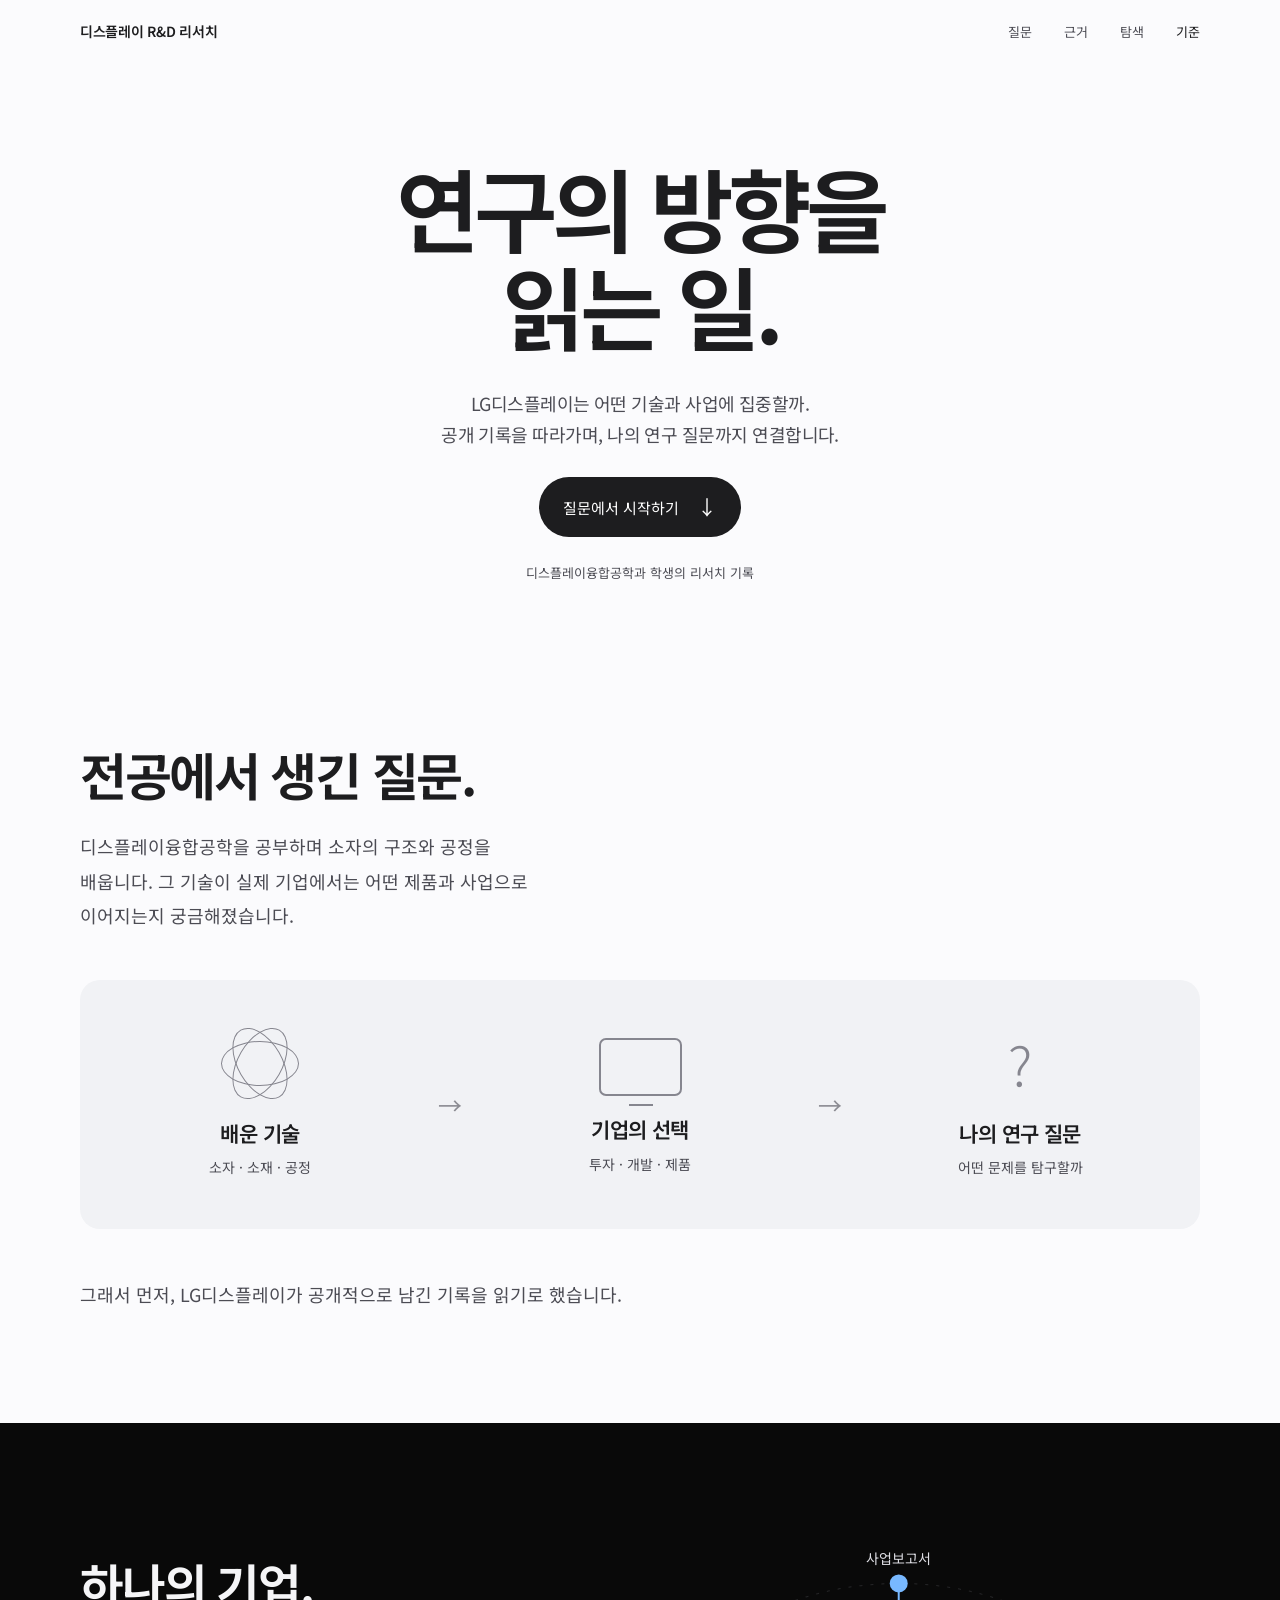
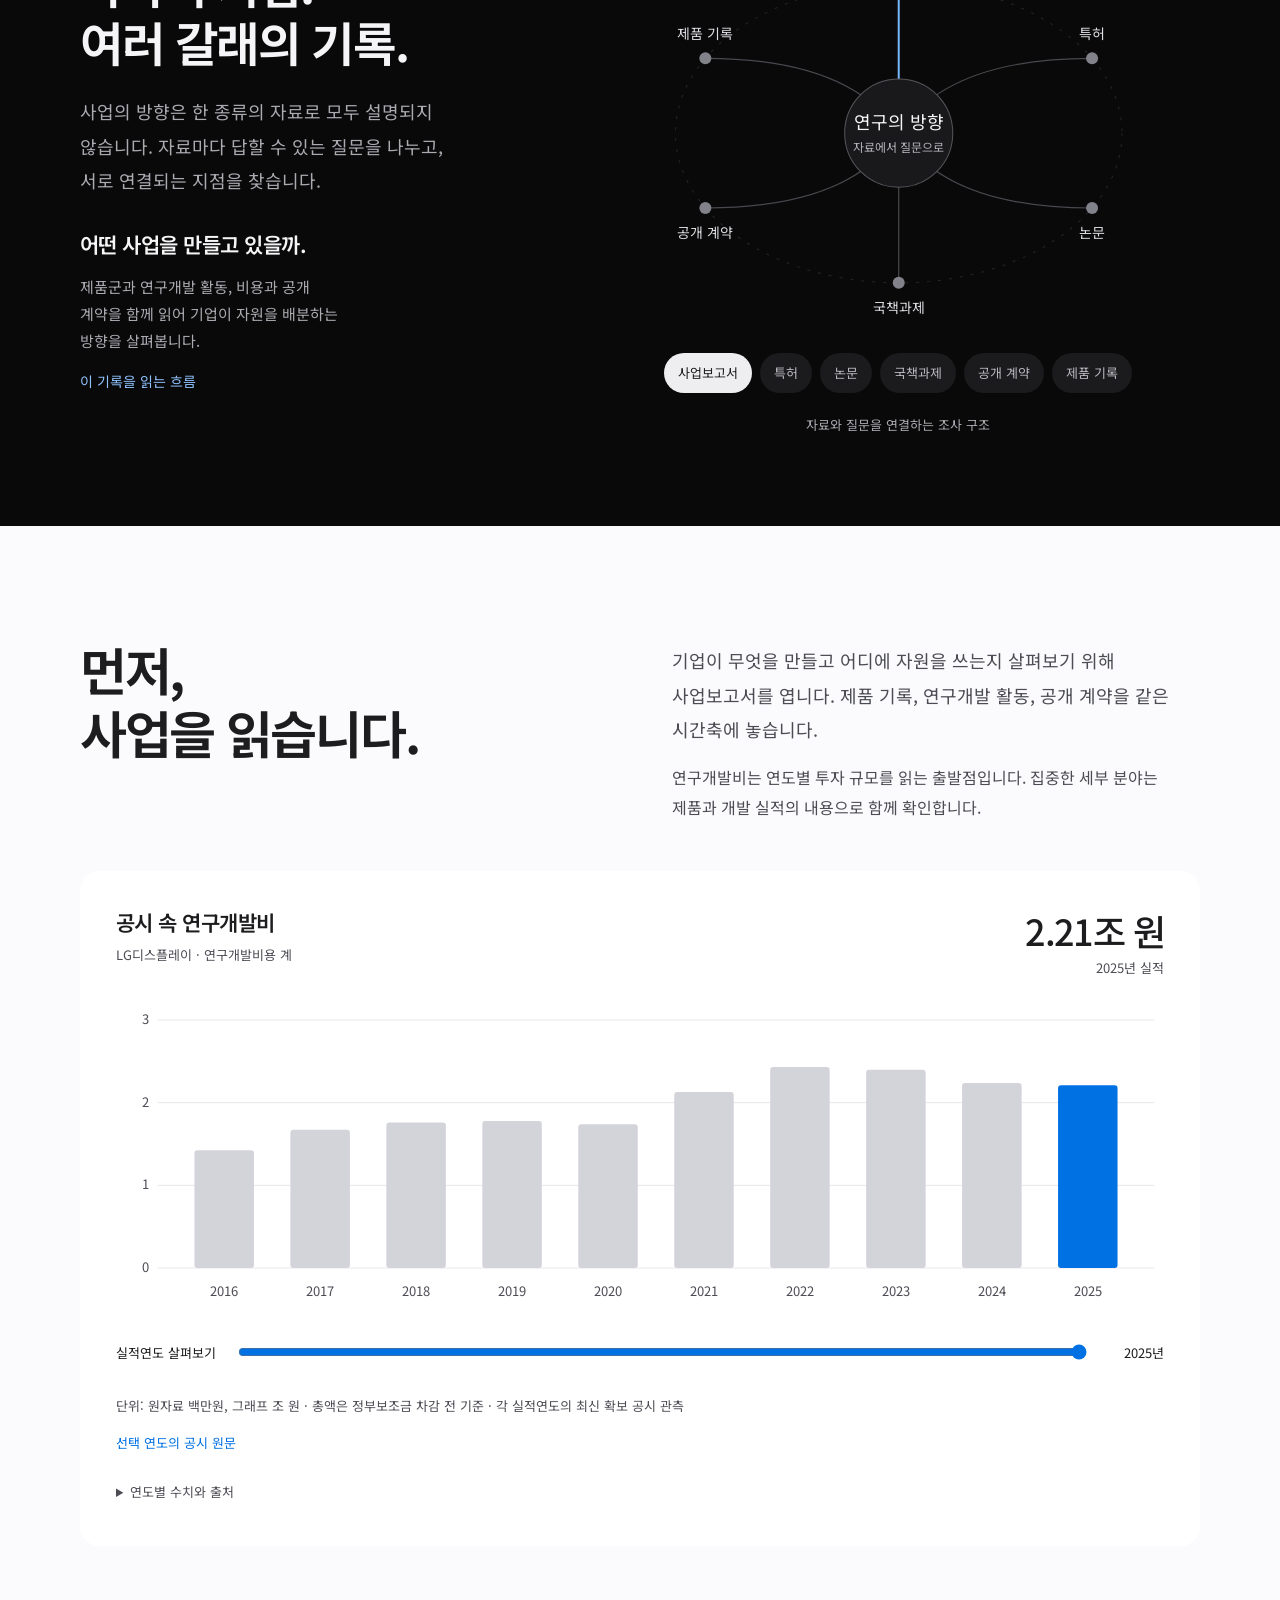
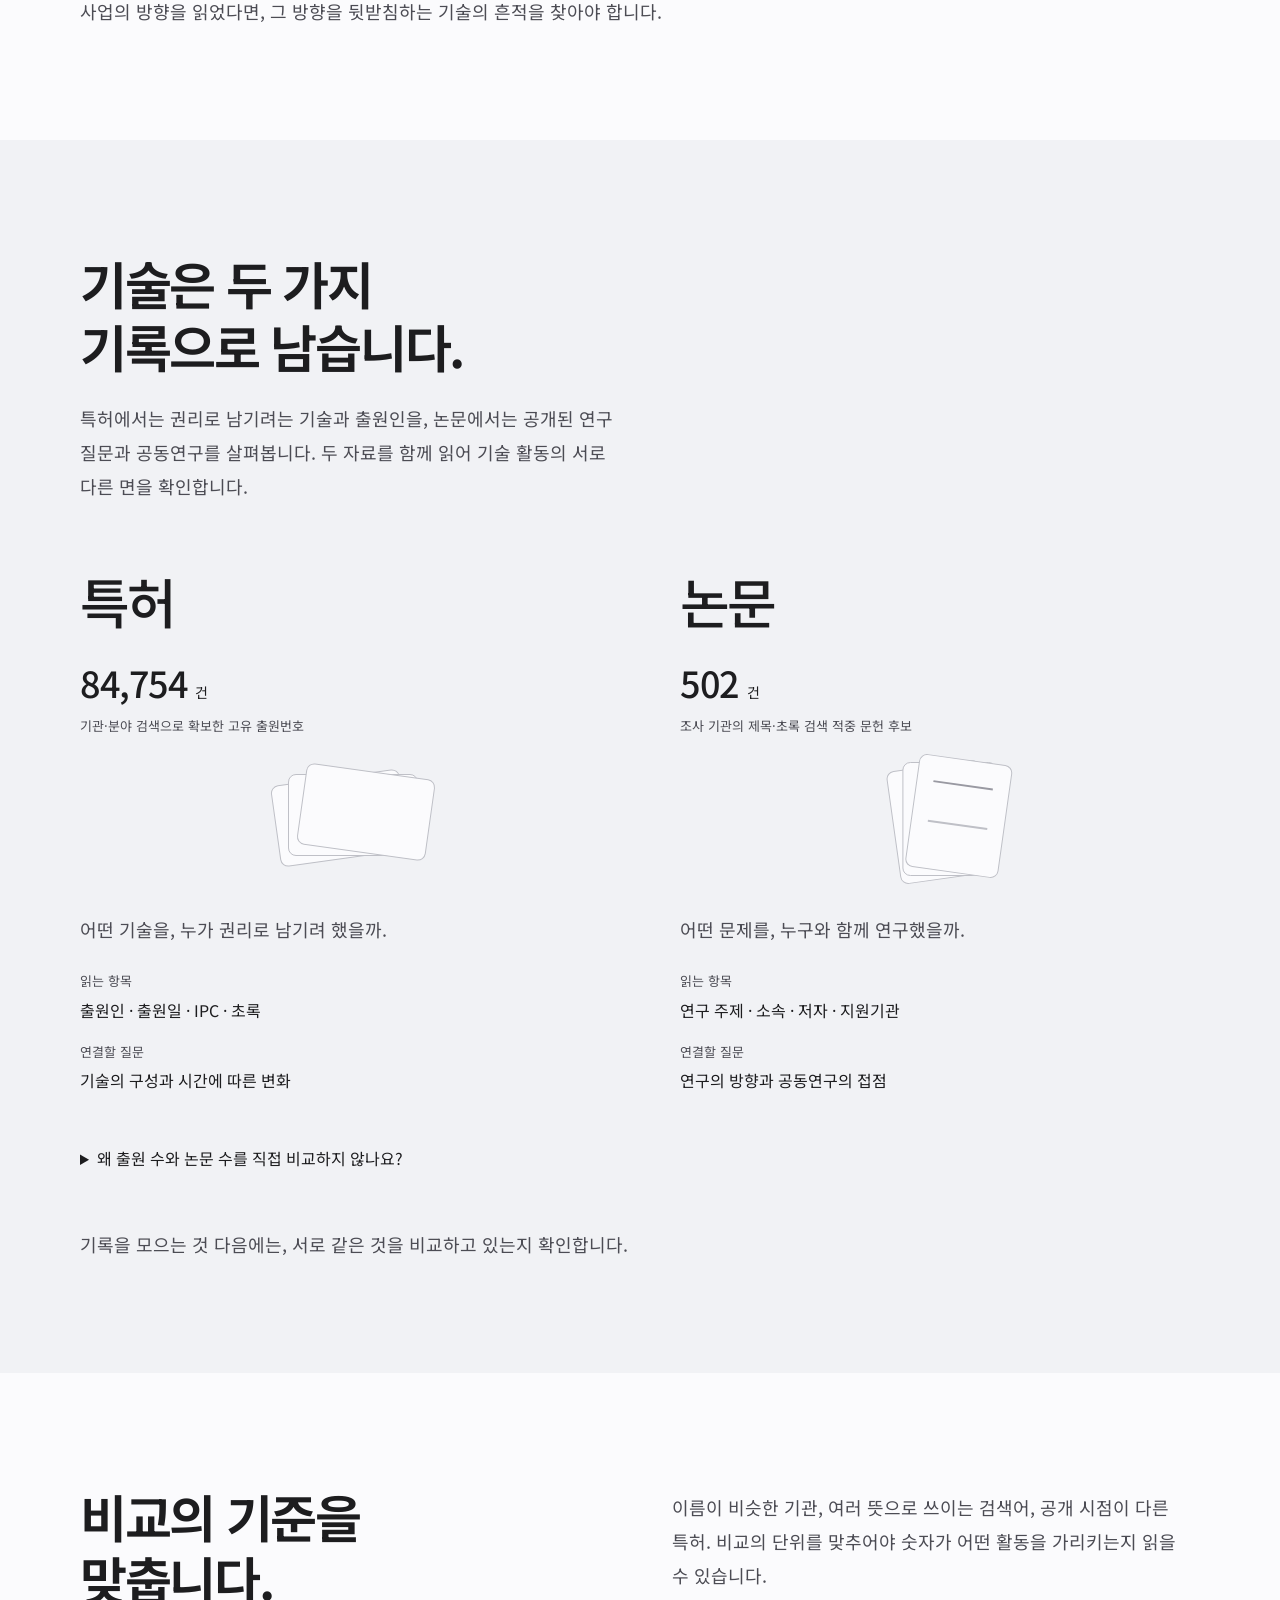
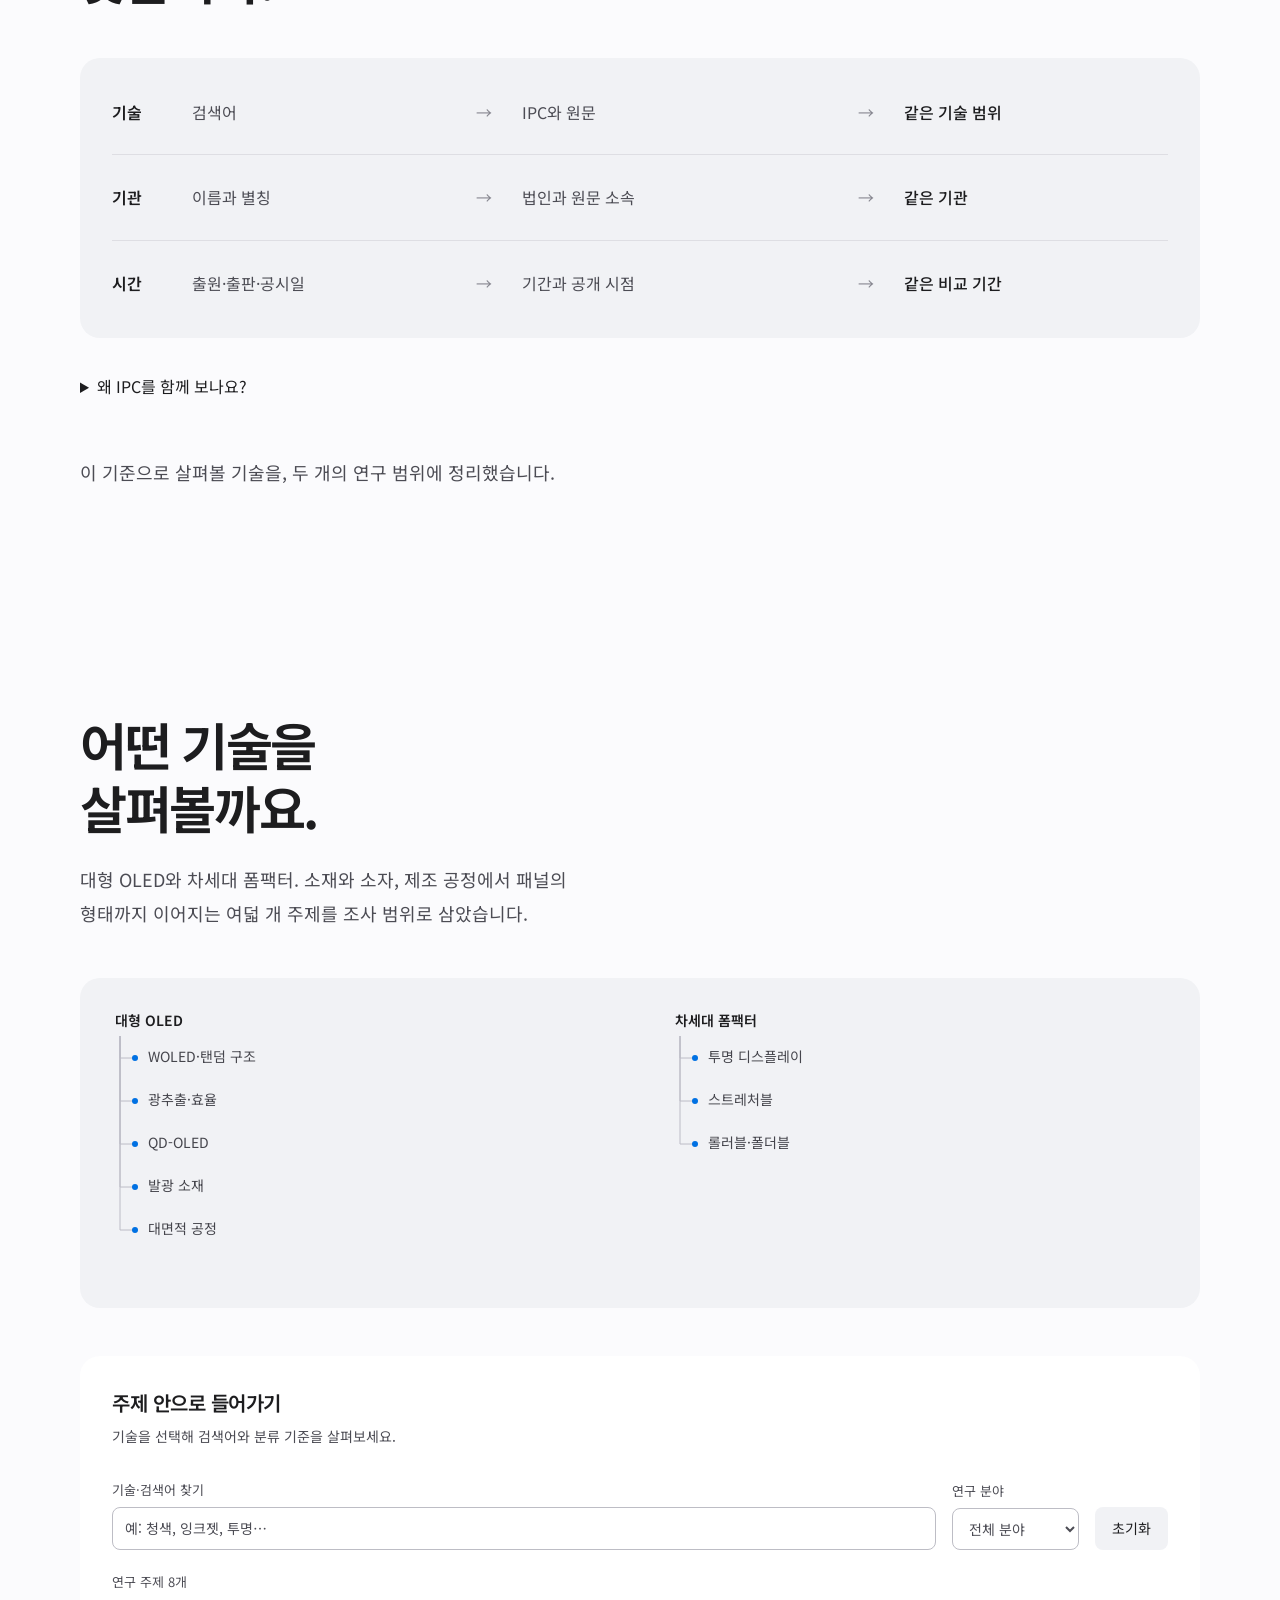
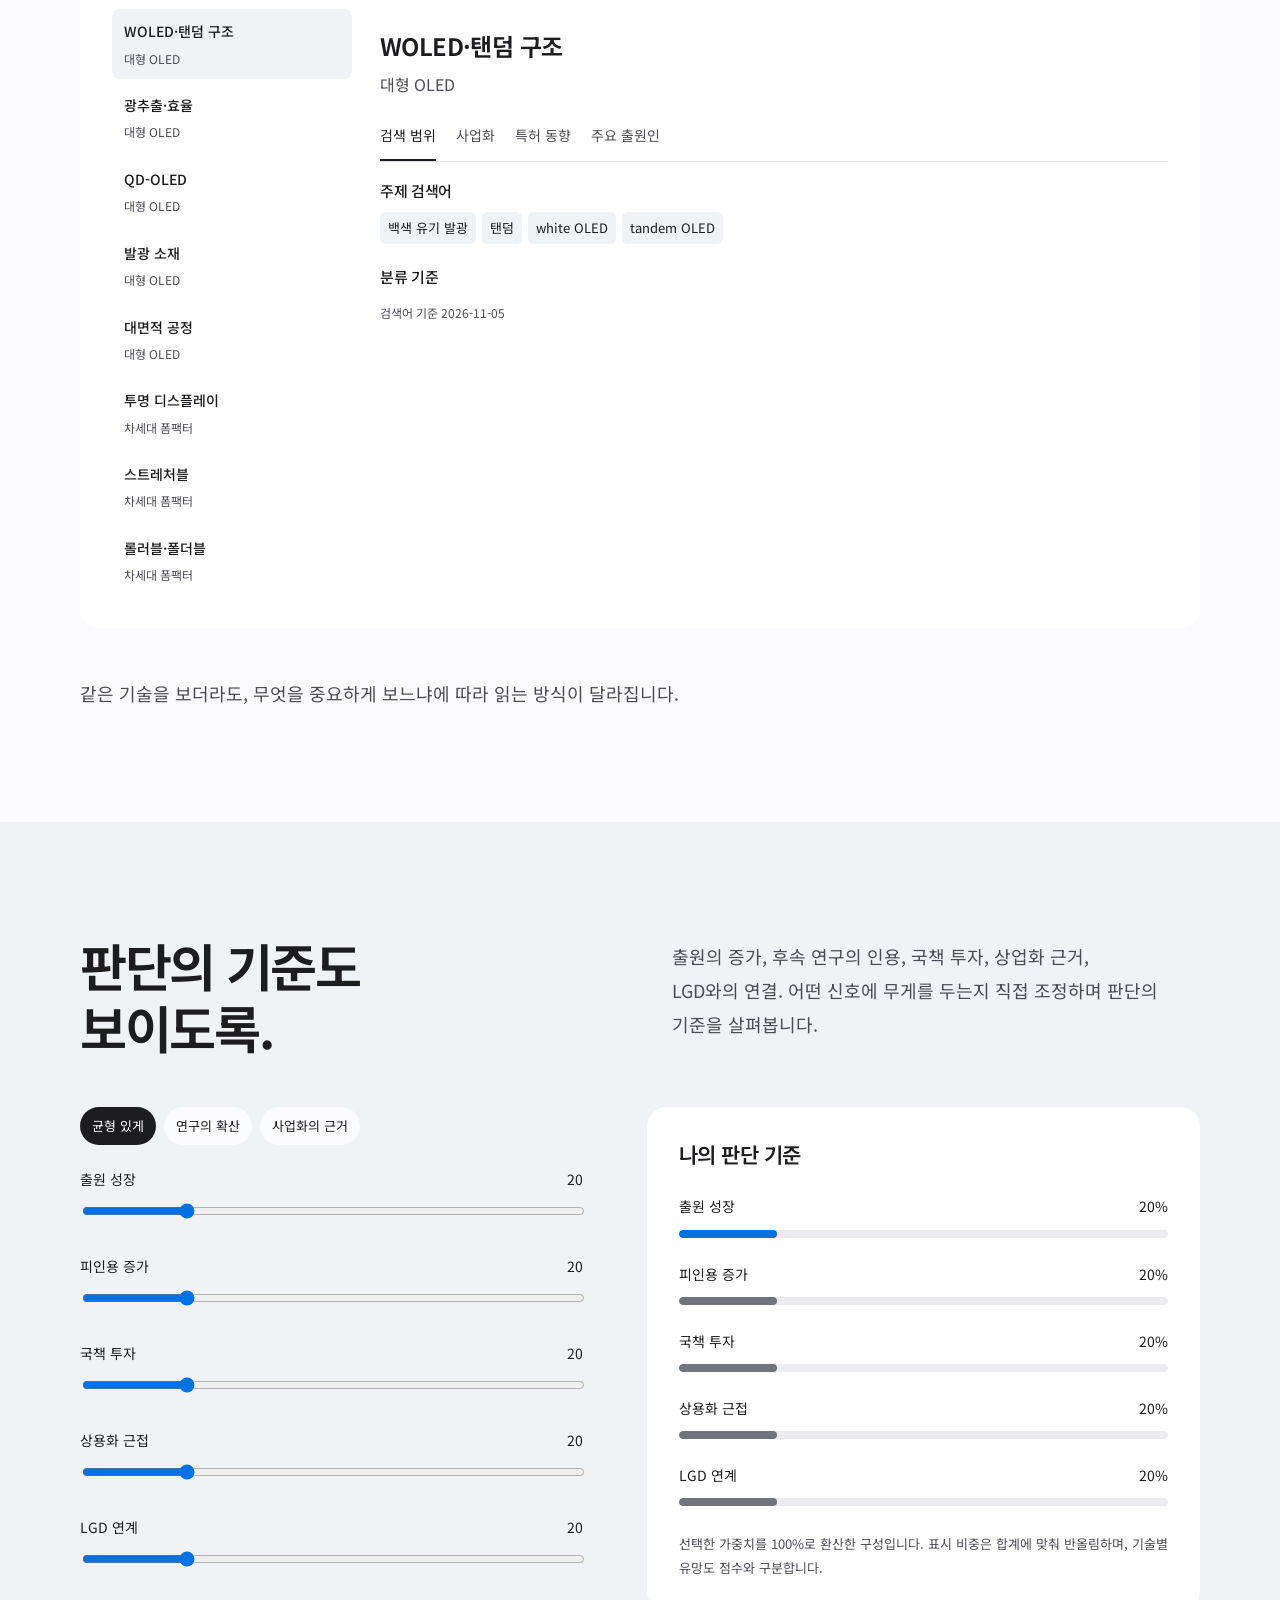
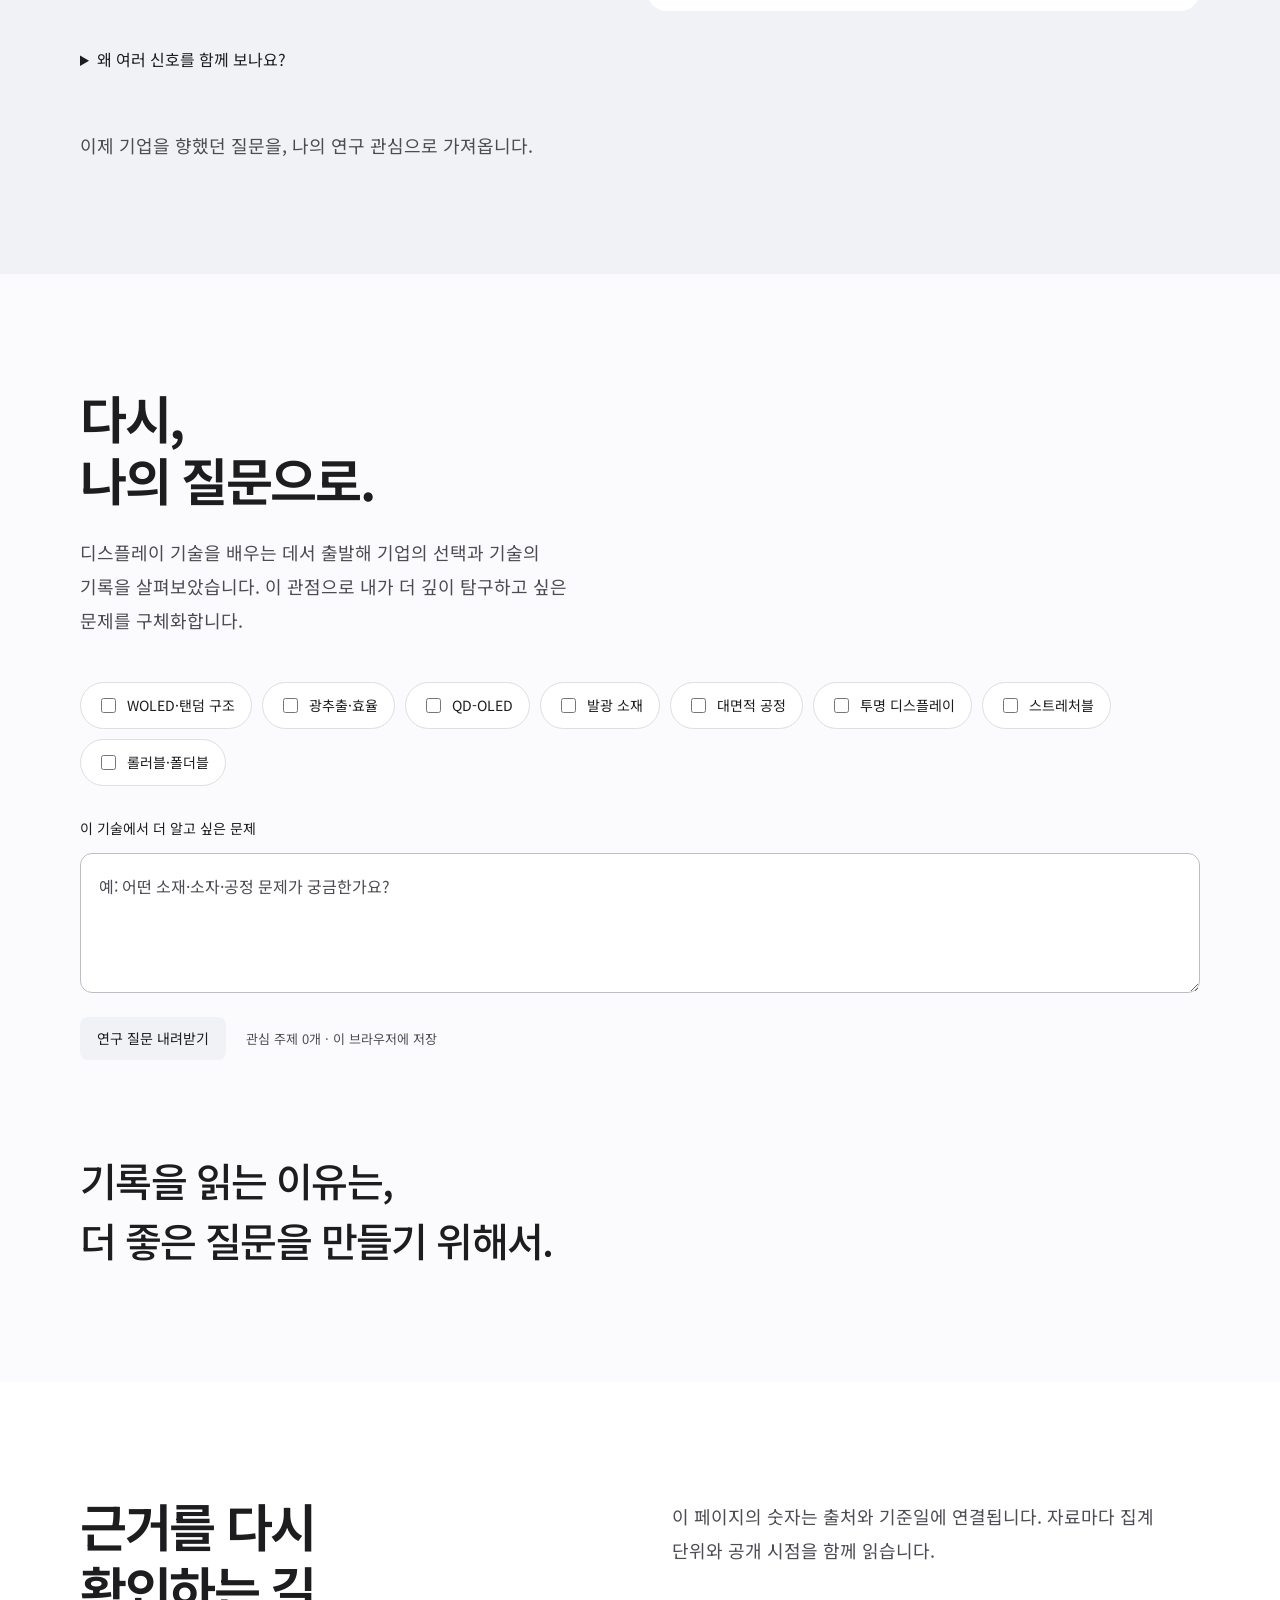
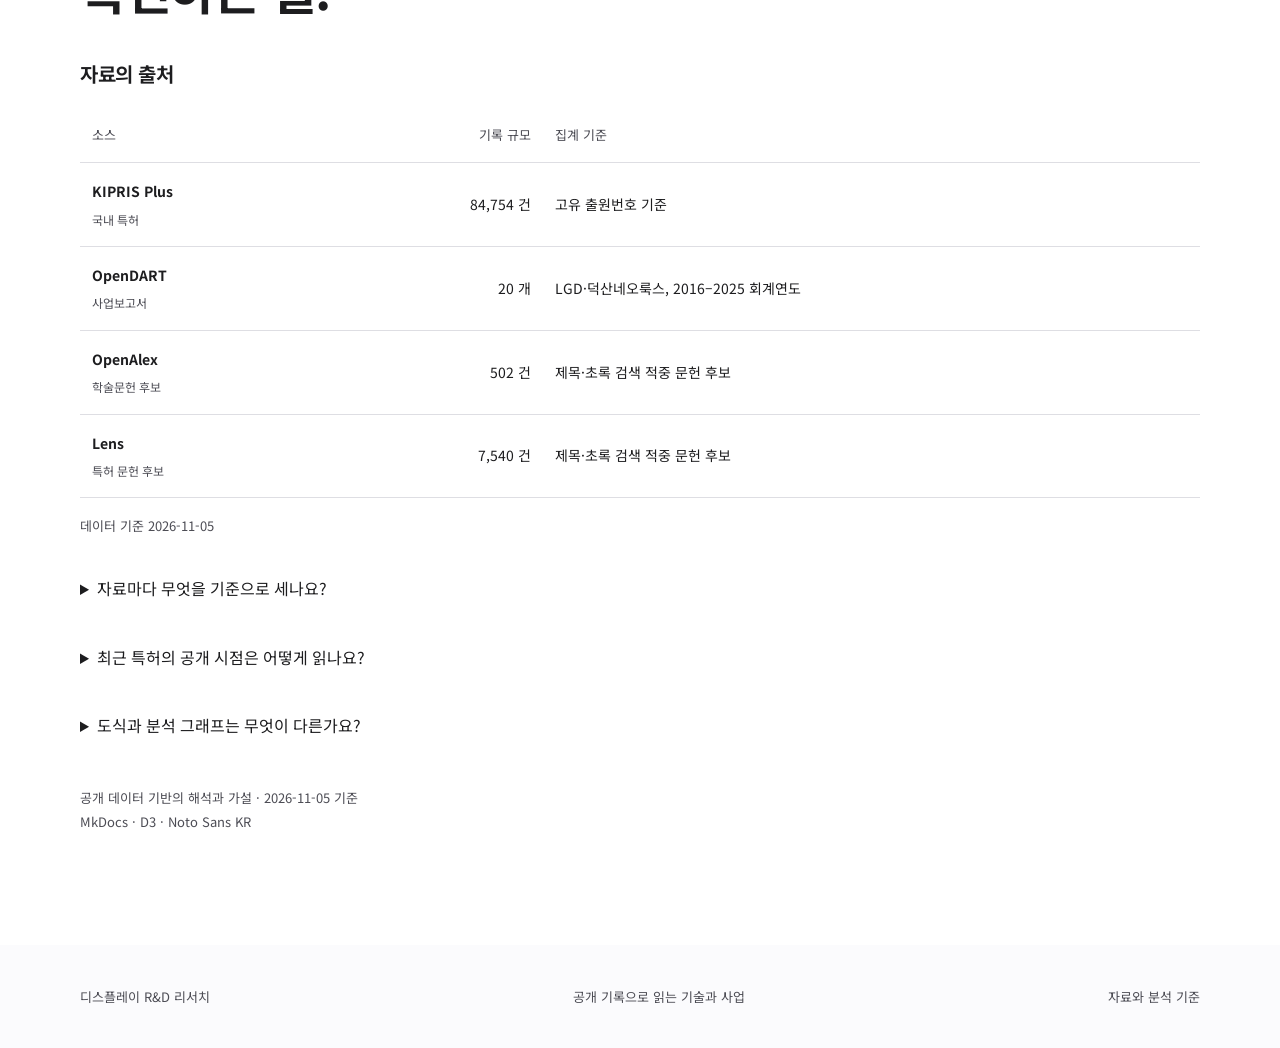
==== commit 13af83bb: "Simplify hero and reduce heading sizes" ====
--- a/index.html
+++ b/index.html
@@ -15,9 +15,8 @@
   <main id="main" tabindex="-1"><article class="story"><section class="hero" id="top">
 <div class="hero-inner">
 <h1>연구의 방향을<br>읽는 일.</h1>
-<p class="hero-description">LG디스플레이는 어떤 기술과 사업에 집중할까.<br>공개 기록을 따라가며, 나의 연구 질문까지 연결합니다.</p>
+<p class="hero-description">LG디스플레이는 어떤 기술과 사업에 집중할까.<br> 공개 기록을 따라가며, 나의 연구 질문까지 연결합니다.</p>
 <a class="primary-action" href="#question">질문에서 시작하기 <span aria-hidden="true">↓</span></a>
-<div class="hero-horizon" aria-hidden="true"><div class="horizon-panel"></div><span class="horizon-dot"></span></div>
 <p class="hero-caption">디스플레이융합공학과 학생의 리서치 기록</p>
 </div>
 </section>
--- a/assets/story.css
+++ b/assets/story.css
@@ -1,18 +1,18 @@
 @font-face{font-family:"Noto Sans KR";src:url("fonts/NotoSansKR.ttf") format("truetype");font-style:normal;font-weight:100 900;font-display:swap}
 :root{--paper:#fbfbfd;--white:#fff;--ink:#1d1d1f;--muted:#62626b;--soft:#f1f2f5;--line:#dedee3;--accent:#0071e3;--night:#090909;--night-muted:#aaaab1;--font:"Noto Sans KR","Malgun Gothic",sans-serif;--radius:20px}
-*{box-sizing:border-box}html{scroll-behavior:smooth;scroll-padding-top:86px}body{margin:0;background:var(--paper);color:var(--ink);font:16px/1.8 var(--font);word-break:keep-all;overflow-wrap:break-word;-webkit-tap-highlight-color:#0071e322}button,input,select,textarea{font:inherit;color:inherit}button,a,input,select,summary{touch-action:manipulation}button{cursor:pointer}a{color:inherit;text-decoration:none}a:hover{color:var(--accent)}button:focus-visible,a:focus-visible,input:focus-visible,select:focus-visible,summary:focus-visible,textarea:focus-visible{outline:3px solid var(--accent);outline-offset:5px}button:active{transform:translateY(1px)}h1,h2,h3,p,figure{margin:0}h1,h2,h3{text-wrap:balance;scroll-margin-top:86px}p{text-wrap:pretty}h2{font-size:clamp(36px,4.5vw,64px);line-height:1.22;letter-spacing:-.045em;font-weight:650}h3{font-size:22px;line-height:1.5;font-weight:600;letter-spacing:-.025em}button{border:0}svg{display:block;max-width:100%}.small,.chart-note,.source-caption,.source-caption a{font-size:13px;color:var(--muted)}.num{font-variant-numeric:tabular-nums}.skip-link{position:fixed;top:-80px;left:18px;z-index:100;background:var(--ink);color:white;padding:10px 18px;border-radius:8px}.skip-link:focus{top:12px}
-.site-header{position:sticky;top:0;height:64px;background:var(--paper);z-index:30}.header-inner{max-width:1200px;height:100%;margin:auto;padding:0 40px;display:flex;align-items:center;justify-content:space-between;gap:30px}.wordmark{font-size:14px;font-weight:600;letter-spacing:-.02em;white-space:nowrap}.site-header nav{display:flex;gap:32px;font-size:13px;color:var(--muted)}.site-header nav a{min-height:44px;display:flex;align-items:center}.site-header nav a[aria-current]{color:var(--ink)}.reading-progress{height:2px;background:transparent}.reading-progress span{display:block;width:100%;height:100%;background:var(--accent);transform:scaleX(0);transform-origin:left}.story>section{scroll-margin-top:64px}.hero{overflow:hidden}.hero-inner{max-width:1200px;margin:0 auto;padding:94px 40px 64px;text-align:center}.hero h1{font-size:clamp(76px,8.5vw,116px);line-height:1.08;letter-spacing:-.065em;font-weight:650}.hero-description{font-size:21px;line-height:1.7;letter-spacing:-.03em;color:var(--muted);margin:34px auto 28px;max-width:780px}.primary-action{display:inline-flex;align-items:center;gap:18px;padding:12px 24px;border-radius:999px;background:var(--ink);color:#fff;font-size:15px;min-height:48px}.primary-action:hover{background:#353538;color:#fff}.primary-action span{font-size:20px}.hero-horizon{position:relative;height:116px;width:min(600px,88%);margin:42px auto 4px;perspective:700px}.horizon-panel{position:absolute;inset:8px 20px 12px;border:1px solid #bfc0c7;border-radius:10px;transform:rotateX(62deg) rotateZ(-5deg);background:var(--white)}.horizon-dot{position:absolute;left:50%;top:56%;width:8px;height:8px;background:var(--accent);border-radius:50%}.hero-caption{font-size:13px;color:var(--muted)}
+*{box-sizing:border-box}html{scroll-behavior:smooth;scroll-padding-top:86px}body{margin:0;background:var(--paper);color:var(--ink);font:16px/1.8 var(--font);word-break:keep-all;overflow-wrap:break-word;-webkit-tap-highlight-color:#0071e322}button,input,select,textarea{font:inherit;color:inherit}button,a,input,select,summary{touch-action:manipulation}button{cursor:pointer}a{color:inherit;text-decoration:none}a:hover{color:var(--accent)}button:focus-visible,a:focus-visible,input:focus-visible,select:focus-visible,summary:focus-visible,textarea:focus-visible{outline:3px solid var(--accent);outline-offset:5px}button:active{transform:translateY(1px)}h1,h2,h3,p,figure{margin:0}h1,h2,h3{text-wrap:balance;scroll-margin-top:86px}p{text-wrap:pretty}h2{font-size:clamp(32px,4vw,54px);line-height:1.22;letter-spacing:-.045em;font-weight:650}h3{font-size:20px;line-height:1.5;font-weight:600;letter-spacing:-.025em}button{border:0}svg{display:block;max-width:100%}.small,.chart-note,.source-caption,.source-caption a{font-size:13px;color:var(--muted)}.num{font-variant-numeric:tabular-nums}.skip-link{position:fixed;top:-80px;left:18px;z-index:100;background:var(--ink);color:white;padding:10px 18px;border-radius:8px}.skip-link:focus{top:12px}
+.site-header{position:sticky;top:0;height:64px;background:var(--paper);z-index:30}.header-inner{max-width:1200px;height:100%;margin:auto;padding:0 40px;display:flex;align-items:center;justify-content:space-between;gap:30px}.wordmark{font-size:14px;font-weight:600;letter-spacing:-.02em;white-space:nowrap}.site-header nav{display:flex;gap:32px;font-size:13px;color:var(--muted)}.site-header nav a{min-height:44px;display:flex;align-items:center}.site-header nav a[aria-current]{color:var(--ink)}.reading-progress{height:2px;background:transparent}.reading-progress span{display:block;width:100%;height:100%;background:var(--accent);transform:scaleX(0);transform-origin:left}.story>section{scroll-margin-top:64px}.hero{overflow:hidden}.hero-inner{max-width:1200px;margin:0 auto;padding:94px 40px 64px;text-align:center}.hero h1{font-size:clamp(64px,7.1vw,96px);line-height:1.08;letter-spacing:-.065em;font-weight:650}.hero-description{font-size:21px;line-height:1.7;letter-spacing:-.03em;color:var(--muted);margin:34px auto 28px;max-width:780px}.primary-action{display:inline-flex;align-items:center;gap:18px;padding:12px 24px;border-radius:999px;background:var(--ink);color:#fff;font-size:15px;min-height:48px}.primary-action:hover{background:#353538;color:#fff}.primary-action span{font-size:20px}.hero-caption{font-size:13px;color:var(--muted);margin-top:24px}
 .chapter{max-width:1200px;margin:auto;padding:112px 40px}.section-intro{max-width:820px}.section-intro>p,.split-intro>div>p{font-size:19px;line-height:1.9;color:var(--muted);margin-top:24px;max-width:54ch}.split-intro{display:grid;grid-template-columns:1fr 1fr;align-items:start;gap:64px;max-width:none}.split-intro>p,.split-intro>div>p:first-child{margin-top:5px}.split-intro>div>p+p{font-size:16px;margin-top:16px}.bridge{font-size:18px;color:var(--muted);line-height:1.9;margin-top:48px;max-width:64ch}.origin{padding-top:94px}.origin-visual{display:grid;grid-template-columns:1fr 40px 1fr 40px 1fr;align-items:center;gap:20px;text-align:center;background:var(--soft);border-radius:var(--radius);padding:48px 30px;margin-top:48px}.origin-visual h3{font-size:20px;margin:18px 0 6px}.origin-visual p{color:var(--muted);font-size:14px}.visual-arrow{font-size:24px;color:#8b8b92}.origin-orbit{position:relative;display:block;width:86px;height:72px;margin:auto}.origin-orbit i{position:absolute;left:4px;top:13px;width:78px;height:45px;border:1.5px solid #86868f;border-radius:50%}.origin-orbit i:nth-child(2){transform:rotate(60deg)}.origin-orbit i:nth-child(3){transform:rotate(-60deg)}.origin-display{display:block;width:83px;height:58px;border:2px solid #86868f;border-radius:7px;margin:7px auto;position:relative}.origin-display:after{content:"";position:absolute;left:28px;bottom:-12px;width:24px;height:10px;border-bottom:2px solid #86868f}.origin-question{display:block;font-size:62px;line-height:72px;font-weight:300;color:#86868f}
-.evidence-scene{background:var(--night);color:#f5f5f7;padding:90px 0}.scene-inner{max-width:1280px;margin:auto;padding:0 40px;display:grid;grid-template-columns:.9fr 1.2fr;gap:64px;align-items:center}.scene-copy>p{font-size:18px;color:var(--night-muted);line-height:1.9;max-width:40ch;margin-top:24px}.scene-copy h2{font-size:clamp(42px,4.3vw,60px)}#source-description{margin-top:32px;min-height:148px}#source-description h3{font-size:20px}#source-description p{font-size:15px;color:var(--night-muted);margin:12px 0;max-width:38ch}#source-description a{font-size:14px;color:#8fc3ff}.scene-map{min-width:0}#source-map svg{width:100%;height:auto}.source-controls{display:flex;justify-content:center;gap:8px;flex-wrap:wrap}.source-controls button{background:#1b1b1d;color:#b8b8bf;border-radius:999px;padding:8px 14px;font-size:13px;min-height:40px}.source-controls button[aria-pressed=true]{background:#eeeef0;color:#1d1d1f}.source-controls button:hover{background:#343438;color:#fff}.source-controls button[aria-pressed=true]:hover{background:#fff;color:#111}.visual-caption{font-size:13px;text-align:center;color:var(--night-muted);margin-top:20px}
-.spending-figure{background:var(--white);border-radius:var(--radius);padding:36px;margin-top:48px}.figure-title{display:flex;align-items:start;justify-content:space-between;gap:28px}.figure-title h3{font-size:22px}.figure-title p{font-size:13px;color:var(--muted);margin-top:5px}.figure-value{text-align:right;white-space:nowrap;line-height:1.3;font-variant-numeric:tabular-nums}.figure-value strong{font-size:40px;font-weight:500;letter-spacing:-.045em}.figure-value span{display:block;font-size:13px;color:var(--muted);margin-top:6px}#spending-chart{margin-top:24px}#spending-chart svg{width:100%;height:auto}#spending-chart text{font-family:var(--font);fill:var(--muted);font-size:13px}.chart-controls{display:flex;align-items:center;gap:20px;margin:24px 0;font-size:13px}.chart-controls input{flex:1;min-width:70px;accent-color:var(--accent);height:32px}.chart-controls output{font-variant-numeric:tabular-nums;min-width:55px;text-align:right}.source-caption{line-height:1.9}.text-link{display:inline-block;color:var(--accent);font-size:13px;margin-top:12px}.source-details{margin-top:18px;font-size:13px;color:var(--muted)}summary{cursor:pointer;min-height:36px;padding:6px 0}.source-details table{margin-top:14px}
-.records-chapter{background:var(--soft)}.record-pair{display:grid;grid-template-columns:1fr 1fr;gap:80px;margin-top:56px}.record-side{min-width:0}.record-side>h3{font-size:60px;font-weight:500;letter-spacing:-.05em}.record-side>p{font-size:18px;margin:24px 0;color:var(--muted)}.record-glyph{height:124px;position:relative;margin-top:20px}.record-glyph span{display:block;position:absolute;background:var(--paper);border:1px solid #bfc0c7;border-radius:8px;width:130px;height:82px;left:50%;top:12px;transform:translateX(-50%) rotate(-8deg)}.record-glyph span:nth-child(2){transform:translate(-40%,-3px) rotate(0deg)}.record-glyph span:nth-child(3){transform:translate(-30%,-6px) rotate(8deg)}.paper-glyph span{width:94px;height:114px;top:0}.paper-glyph span:after{content:"";position:absolute;left:16px;right:16px;top:24px;height:38px;border-top:2px solid #9999a2;border-bottom:2px solid #bfc0c7}.record-side dl{font-size:14px;margin:0}.record-side dl>div{margin:15px 0}.record-side dt{color:var(--muted);font-size:13px}.record-side dd{margin:3px 0 0}.record-total{margin-top:28px}.record-total strong{font-size:40px;line-height:1.5;font-weight:500;letter-spacing:-.04em;font-variant-numeric:tabular-nums}.record-total span{font-size:14px;margin-left:8px}.record-total small{display:block;font-size:13px;color:var(--muted);max-width:40ch;line-height:1.8;margin-top:5px}.why-note{margin-top:28px;font-size:14px;color:var(--muted);max-width:75ch}.why-note summary{color:var(--ink);line-height:1.8}.why-note p{line-height:1.9;margin:12px 0 0;padding-left:17px;max-width:66ch}.alignment-visual{margin-top:48px;background:var(--soft);padding:12px 32px;border-radius:var(--radius)}.alignment-visual>div{display:flex;align-items:center;gap:36px;padding:28px 0}.alignment-visual>div+div{border-top:1px solid var(--line)}.alignment-label{font-size:16px;font-weight:600;min-width:44px}.alignment-pieces{display:grid;grid-template-columns:1fr 26px 1.2fr 26px 1fr;align-items:center;gap:20px;flex:1;font-size:14px}.alignment-pieces>span{color:var(--muted)}.alignment-pieces i{font-style:normal;color:#85858e}.alignment-pieces strong{font-weight:500}
-.topic-map{margin:48px 0;background:var(--soft);border-radius:var(--radius);overflow:hidden}.topic-map svg{width:100%;height:auto}.topic-map svg text{font:14px var(--font)}.topic-map button{display:block}.workbench{padding:32px;background:var(--white);border-radius:var(--radius)}.workbench-heading{margin-bottom:28px}.workbench-heading p{font-size:14px;color:var(--muted);margin-top:6px}.toolbar{display:flex;gap:16px;align-items:flex-end;flex-wrap:wrap;margin:0 0 20px}.field{display:flex;flex-direction:column;gap:6px;font-size:13px;color:var(--muted)}.field.grow{flex:1;min-width:180px}.field input,.field select{min-height:42px;padding:8px 12px;border:1px solid #bdbdc5;border-radius:8px;background:var(--white);font-size:14px}.field input::placeholder{color:var(--muted)}.button{min-height:42px;padding:8px 16px;background:var(--soft);border-radius:8px;font-size:14px;border:1px solid transparent}.button:hover{border-color:#9999a2}.result-count{font-size:13px;color:var(--muted);margin-bottom:16px}.explorer-grid{display:grid;grid-template-columns:240px minmax(0,1fr);gap:28px;align-items:start}.topic-list{display:flex;flex-direction:column;gap:4px}.topic-option{text-align:left;min-height:58px;padding:10px 12px;border-radius:8px;background:transparent;width:100%}.topic-option strong{display:block;font-size:14px;font-weight:500}.topic-option small{display:block;font-size:12px;color:var(--muted);margin-top:3px}.topic-option:hover{background:#f6f6f8}.topic-option[aria-pressed=true]{background:var(--soft)}.detail{padding:20px 0 0;min-width:0}.detail-top h2{font-size:26px;line-height:1.4;letter-spacing:-.025em}.detail-subtitle{color:var(--muted);font-size:13px;margin:7px 0 18px}.tabs{display:flex;gap:20px;margin-bottom:18px;overflow-x:auto;border-bottom:1px solid var(--line)}.tabs button{font-size:14px;white-space:nowrap;min-height:44px;padding:5px 0 9px;background:transparent;border-bottom:2px solid transparent;color:var(--muted)}.tabs button[aria-selected=true]{border-bottom-color:var(--ink);color:var(--ink)}.detail h3{font-size:15px;font-weight:500;margin:18px 0 10px}.keywords{display:flex;flex-wrap:wrap;gap:6px;margin-bottom:22px}.keyword{font-size:13px;border-radius:6px;background:var(--soft);padding:4px 8px}.review-note{color:var(--muted);font-size:14px;line-height:1.8}.chart-note{font-size:12px;margin-top:14px}.detail p:not(.chart-note){font-size:14px}.empty{font-size:14px;color:var(--muted);padding:10px 0}.empty-chart{height:112px;display:flex;align-items:center;justify-content:center;background:var(--soft);border-radius:8px;position:relative;font-size:14px;color:var(--muted)}.years{position:absolute;bottom:8px;left:12px;right:12px;display:flex;justify-content:space-between;font-size:12px}.data-chart{width:100%;height:auto;min-height:150px}
+.evidence-scene{background:var(--night);color:#f5f5f7;padding:90px 0}.scene-inner{max-width:1280px;margin:auto;padding:0 40px;display:grid;grid-template-columns:.9fr 1.2fr;gap:64px;align-items:center}.scene-copy>p{font-size:18px;color:var(--night-muted);line-height:1.9;max-width:40ch;margin-top:24px}.scene-copy h2{font-size:clamp(36px,3.7vw,50px)}#source-description{margin-top:32px;min-height:148px}#source-description h3{font-size:20px}#source-description p{font-size:15px;color:var(--night-muted);margin:12px 0;max-width:38ch}#source-description a{font-size:14px;color:#8fc3ff}.scene-map{min-width:0}#source-map svg{width:100%;height:auto}.source-controls{display:flex;justify-content:center;gap:8px;flex-wrap:wrap}.source-controls button{background:#1b1b1d;color:#b8b8bf;border-radius:999px;padding:8px 14px;font-size:13px;min-height:40px}.source-controls button[aria-pressed=true]{background:#eeeef0;color:#1d1d1f}.source-controls button:hover{background:#343438;color:#fff}.source-controls button[aria-pressed=true]:hover{background:#fff;color:#111}.visual-caption{font-size:13px;text-align:center;color:var(--night-muted);margin-top:20px}
+.spending-figure{background:var(--white);border-radius:var(--radius);padding:36px;margin-top:48px}.figure-title{display:flex;align-items:start;justify-content:space-between;gap:28px}.figure-title h3{font-size:22px}.figure-title p{font-size:13px;color:var(--muted);margin-top:5px}.figure-value{text-align:right;white-space:nowrap;line-height:1.3;font-variant-numeric:tabular-nums}.figure-value strong{font-size:36px;font-weight:500;letter-spacing:-.045em}.figure-value span{display:block;font-size:13px;color:var(--muted);margin-top:6px}#spending-chart{margin-top:24px}#spending-chart svg{width:100%;height:auto}#spending-chart text{font-family:var(--font);fill:var(--muted);font-size:13px}.chart-controls{display:flex;align-items:center;gap:20px;margin:24px 0;font-size:13px}.chart-controls input{flex:1;min-width:70px;accent-color:var(--accent);height:32px}.chart-controls output{font-variant-numeric:tabular-nums;min-width:55px;text-align:right}.source-caption{line-height:1.9}.text-link{display:inline-block;color:var(--accent);font-size:13px;margin-top:12px}.source-details{margin-top:18px;font-size:13px;color:var(--muted)}summary{cursor:pointer;min-height:36px;padding:6px 0}.source-details table{margin-top:14px}
+.records-chapter{background:var(--soft)}.record-pair{display:grid;grid-template-columns:1fr 1fr;gap:80px;margin-top:56px}.record-side{min-width:0}.record-side>h3{font-size:50px;font-weight:500;letter-spacing:-.05em}.record-side>p{font-size:18px;margin:24px 0;color:var(--muted)}.record-glyph{height:124px;position:relative;margin-top:20px}.record-glyph span{display:block;position:absolute;background:var(--paper);border:1px solid #bfc0c7;border-radius:8px;width:130px;height:82px;left:50%;top:12px;transform:translateX(-50%) rotate(-8deg)}.record-glyph span:nth-child(2){transform:translate(-40%,-3px) rotate(0deg)}.record-glyph span:nth-child(3){transform:translate(-30%,-6px) rotate(8deg)}.paper-glyph span{width:94px;height:114px;top:0}.paper-glyph span:after{content:"";position:absolute;left:16px;right:16px;top:24px;height:38px;border-top:2px solid #9999a2;border-bottom:2px solid #bfc0c7}.record-side dl{font-size:14px;margin:0}.record-side dl>div{margin:15px 0}.record-side dt{color:var(--muted);font-size:13px}.record-side dd{margin:3px 0 0}.record-total{margin-top:28px}.record-total strong{font-size:36px;line-height:1.5;font-weight:500;letter-spacing:-.04em;font-variant-numeric:tabular-nums}.record-total span{font-size:14px;margin-left:8px}.record-total small{display:block;font-size:13px;color:var(--muted);max-width:40ch;line-height:1.8;margin-top:5px}.why-note{margin-top:28px;font-size:14px;color:var(--muted);max-width:75ch}.why-note summary{color:var(--ink);line-height:1.8}.why-note p{line-height:1.9;margin:12px 0 0;padding-left:17px;max-width:66ch}.alignment-visual{margin-top:48px;background:var(--soft);padding:12px 32px;border-radius:var(--radius)}.alignment-visual>div{display:flex;align-items:center;gap:36px;padding:28px 0}.alignment-visual>div+div{border-top:1px solid var(--line)}.alignment-label{font-size:16px;font-weight:600;min-width:44px}.alignment-pieces{display:grid;grid-template-columns:1fr 26px 1.2fr 26px 1fr;align-items:center;gap:20px;flex:1;font-size:14px}.alignment-pieces>span{color:var(--muted)}.alignment-pieces i{font-style:normal;color:#85858e}.alignment-pieces strong{font-weight:500}
+.topic-map{margin:48px 0;background:var(--soft);border-radius:var(--radius);overflow:hidden}.topic-map svg{width:100%;height:auto}.topic-map svg text{font:14px var(--font)}.topic-map button{display:block}.workbench{padding:32px;background:var(--white);border-radius:var(--radius)}.workbench-heading{margin-bottom:28px}.workbench-heading p{font-size:14px;color:var(--muted);margin-top:6px}.toolbar{display:flex;gap:16px;align-items:flex-end;flex-wrap:wrap;margin:0 0 20px}.field{display:flex;flex-direction:column;gap:6px;font-size:13px;color:var(--muted)}.field.grow{flex:1;min-width:180px}.field input,.field select{min-height:42px;padding:8px 12px;border:1px solid #bdbdc5;border-radius:8px;background:var(--white);font-size:14px}.field input::placeholder{color:var(--muted)}.button{min-height:42px;padding:8px 16px;background:var(--soft);border-radius:8px;font-size:14px;border:1px solid transparent}.button:hover{border-color:#9999a2}.result-count{font-size:13px;color:var(--muted);margin-bottom:16px}.explorer-grid{display:grid;grid-template-columns:240px minmax(0,1fr);gap:28px;align-items:start}.topic-list{display:flex;flex-direction:column;gap:4px}.topic-option{text-align:left;min-height:58px;padding:10px 12px;border-radius:8px;background:transparent;width:100%}.topic-option strong{display:block;font-size:14px;font-weight:500}.topic-option small{display:block;font-size:12px;color:var(--muted);margin-top:3px}.topic-option:hover{background:#f6f6f8}.topic-option[aria-pressed=true]{background:var(--soft)}.detail{padding:20px 0 0;min-width:0}.detail-top h2{font-size:24px;line-height:1.4;letter-spacing:-.025em}.detail-subtitle{color:var(--muted);font-size:13px;margin:7px 0 18px}.tabs{display:flex;gap:20px;margin-bottom:18px;overflow-x:auto;border-bottom:1px solid var(--line)}.tabs button{font-size:14px;white-space:nowrap;min-height:44px;padding:5px 0 9px;background:transparent;border-bottom:2px solid transparent;color:var(--muted)}.tabs button[aria-selected=true]{border-bottom-color:var(--ink);color:var(--ink)}.detail h3{font-size:15px;font-weight:500;margin:18px 0 10px}.keywords{display:flex;flex-wrap:wrap;gap:6px;margin-bottom:22px}.keyword{font-size:13px;border-radius:6px;background:var(--soft);padding:4px 8px}.review-note{color:var(--muted);font-size:14px;line-height:1.8}.chart-note{font-size:12px;margin-top:14px}.detail p:not(.chart-note){font-size:14px}.empty{font-size:14px;color:var(--muted);padding:10px 0}.empty-chart{height:112px;display:flex;align-items:center;justify-content:center;background:var(--soft);border-radius:8px;position:relative;font-size:14px;color:var(--muted)}.years{position:absolute;bottom:8px;left:12px;right:12px;display:flex;justify-content:space-between;font-size:12px}.data-chart{width:100%;height:auto;min-height:150px}
 .judgement-section{background:var(--soft)}.criteria-grid{display:grid;grid-template-columns:1fr 1.1fr;gap:64px;align-items:start;margin-top:48px}.criteria-presets{display:flex;gap:8px;flex-wrap:wrap;margin-bottom:22px}.criteria-presets button{padding:7px 12px;background:var(--paper);border-radius:999px;font-size:13px;min-height:38px}.criteria-presets button[aria-pressed=true]{background:var(--ink);color:#fff}.criterion{margin:18px 0}.criterion label{display:flex;justify-content:space-between;align-items:center;font-size:14px}.criterion output{font-variant-numeric:tabular-nums}.criterion input{width:100%;height:34px;accent-color:var(--accent)}.criteria-output{padding:32px;background:var(--white);border-radius:var(--radius)}.criteria-output h3{font-size:20px}.criterion-bar{margin-top:24px}.criterion-bar>div:first-child{display:flex;justify-content:space-between;font-size:14px;gap:16px}.criterion-track{height:8px;background:#ececf0;margin-top:10px;border-radius:4px;overflow:hidden}.criterion-track span{display:block;height:100%;background:#73737e;border-radius:4px;transition:width .2s ease}.criterion-bar:first-of-type .criterion-track span{background:var(--accent)}.criteria-caption{font-size:13px;color:var(--muted);margin-top:26px;line-height:1.8}
-.research-notebook{margin-top:44px}.interest-tags{display:flex;gap:10px;flex-wrap:wrap}.interest-tag{border:1px solid var(--line);border-radius:999px;display:flex;align-items:center;gap:8px;padding:10px 16px;font-size:14px;cursor:pointer;background:var(--white)}.interest-tag:has(input:checked){background:var(--ink);color:var(--white);border-color:var(--ink)}.interest-tag input{accent-color:var(--accent);width:15px;height:15px}.notebook-field{margin-top:30px;display:block}.notebook-field span{font-size:14px;display:block;margin-bottom:12px}.notebook-field textarea{width:100%;resize:vertical;min-height:140px;border:1px solid #bdbdc5;background:var(--white);border-radius:12px;padding:18px;font-size:16px;line-height:1.8}.notebook-field textarea::placeholder{color:var(--muted)}.notebook-actions{display:flex;align-items:center;gap:20px;margin-top:16px}.notebook-status{font-size:13px;color:var(--muted)}.closing-statement{margin-top:90px;font-size:clamp(30px,4vw,48px);line-height:1.5;letter-spacing:-.04em;font-weight:500;max-width:25ch}.methods-chapter{background:var(--white);max-width:none;padding-left:max(40px,calc((100vw - 1120px)/2));padding-right:max(40px,calc((100vw - 1120px)/2))}#methodology-view{margin-top:40px}.panel h2{font-size:22px;line-height:1.5;letter-spacing:-.02em;margin-bottom:18px}.table-scroll{overflow:auto}.source-table,.source-details table{width:100%;border-collapse:collapse;font-size:14px}.source-table th,.source-table td,.source-details th,.source-details td{padding:16px 12px;text-align:left;border-bottom:1px solid var(--line)}.source-table th,.source-details th{font-size:13px;font-weight:400;color:var(--muted)}.source-table .num,.source-details .num{text-align:right;font-variant-numeric:tabular-nums;white-space:nowrap}.source-table small{display:block;font-size:12px;color:var(--muted);margin-top:4px}.table-source{font-size:13px;color:var(--muted);margin-top:16px}.method-notes{margin-top:30px}.production-credit{font-size:13px;color:var(--muted);margin-top:40px}.site-footer{display:flex;justify-content:space-between;gap:20px;flex-wrap:wrap;padding:40px max(40px,calc((100vw - 1120px)/2));font-size:13px;color:var(--muted)}.noscript{padding:16px 30px}.reveal{transition:opacity .7s ease,transform .7s ease}.motion-ready .reveal:not(.is-visible){opacity:.12;transform:translateY(18px)}
-@media(min-width:1600px){.hero-inner{padding-top:120px}.chapter{padding-top:140px;padding-bottom:140px}.hero-horizon{margin-top:55px}}
-@media(max-width:1000px){.scene-inner{gap:30px;grid-template-columns:1fr 1.1fr}.scene-copy h2{font-size:44px}.scene-copy>p{font-size:16px}.chapter{padding-top:88px;padding-bottom:88px}.hero h1{font-size:84px}.split-intro{gap:36px}.section-intro>p,.split-intro>div>p{font-size:17px}.record-pair{gap:48px}.criteria-grid{gap:32px}.alignment-pieces{gap:10px;font-size:13px}.alignment-visual{padding:10px 24px}.explorer-grid{grid-template-columns:200px minmax(0,1fr)}}
-@media(max-width:700px){.header-inner{padding:0 20px;gap:14px}.site-header{height:58px}.wordmark{font-size:12px}.site-header nav{gap:16px;font-size:12px}.hero-inner{padding:70px 20px 45px}.hero h1{font-size:68px}.hero-description{font-size:18px;margin-top:28px}.chapter{padding:76px 24px}.scene-inner{padding:0 24px;grid-template-columns:1fr;gap:20px}.scene-copy h2{font-size:44px}.scene-copy>p{max-width:48ch}.evidence-scene{padding:70px 0}#source-description{min-height:116px;margin-top:26px}.scene-map{max-width:600px;width:100%;margin:auto}.split-intro{grid-template-columns:1fr;gap:24px}.split-intro>p{margin-top:0}.record-pair{gap:30px}.record-side>h3{font-size:44px}.record-side>p{font-size:16px}.record-total strong{font-size:32px}.spending-figure{padding:24px;margin-top:32px}.figure-value strong{font-size:32px}.figure-title h3{font-size:18px}.origin-visual{gap:10px;grid-template-columns:1fr 20px 1fr 20px 1fr;padding:32px 16px}.origin-visual h3{font-size:16px}.origin-visual p{font-size:12px}.visual-arrow{font-size:18px}.alignment-visual{margin-top:32px;padding:10px 20px}.alignment-visual>div{gap:20px}.alignment-pieces{grid-template-columns:1fr 16px 1.1fr;gap:10px}.alignment-pieces>i:nth-of-type(2){display:none}.alignment-pieces strong{grid-column:1/-1;color:var(--accent);margin-top:4px}.criteria-grid{grid-template-columns:1fr;gap:28px}.criteria-output{padding:24px}.criteria-presets button{min-height:44px}.explorer-grid{grid-template-columns:1fr;gap:12px}.topic-list{display:grid;grid-template-columns:1fr 1fr}.topic-option{padding:10px}.workbench{padding:24px}.detail{padding-top:12px}.source-table td:nth-child(3){min-width:200px}.methods-chapter{padding-left:24px;padding-right:24px}.closing-statement{margin-top:62px}.site-footer{padding:32px 24px;display:block}.site-footer>*{display:block;margin-top:10px}}
-@media(max-width:420px){h2{font-size:36px}.site-header nav{gap:12px}.hero h1{font-size:54px}.hero-description{font-size:17px}.hero-description br{display:none}.hero-horizon{height:95px;margin-top:32px}.hero-caption{font-size:12px}.chapter{padding:64px 20px}.section-intro>p{font-size:16px}.bridge{font-size:16px;margin-top:34px}.scene-inner{padding:0 20px}.scene-copy h2{font-size:36px}.origin-visual{padding:24px 12px;grid-template-columns:1fr;gap:18px;margin-top:32px}.origin-visual>div{display:grid;grid-template-columns:76px 1fr;text-align:left;column-gap:18px;align-items:center}.origin-visual h3{margin:0}.origin-visual p{grid-column:2;margin-top:-20px}.origin-visual>div>span{grid-row:1/3;transform:scale(.8);transform-origin:center}.visual-arrow{transform:rotate(90deg);margin:auto}.record-pair{grid-template-columns:1fr;gap:56px;margin-top:36px}.record-side{display:grid;grid-template-columns:1fr 1fr;column-gap:24px}.record-side>h3{grid-column:1}.record-glyph{grid-column:2;grid-row:1/3;margin-top:0;height:110px}.record-side>p,.record-side dl,.record-total{grid-column:1/-1}.record-side>p{margin:10px 0 18px}.record-side dl>div{display:block;margin:12px 0}.record-total{margin-top:15px}.spending-figure{padding:20px 14px;margin-left:-4px;margin-right:-4px}.figure-title{gap:8px}.figure-title h3{font-size:16px}.figure-title p{font-size:12px}.figure-value strong{font-size:26px}.figure-value span{font-size:12px}.chart-controls{gap:10px;flex-wrap:wrap}.chart-controls label{flex-basis:100%}.chart-controls output{font-size:13px}.workbench{padding:20px 16px;margin-left:-4px;margin-right:-4px}.toolbar{gap:10px}.field{flex:1;min-width:0}.field.grow{min-width:100%;flex-basis:100%}.field input,.field select{min-width:0;width:100%;min-height:44px}.button{min-height:44px}.topic-option strong{font-size:13px}.tabs{gap:16px}.tabs button{font-size:13px}.detail-top h2{font-size:24px}.alignment-visual{padding:8px 16px}.alignment-visual>div{gap:12px}.alignment-label{min-width:30px;font-size:14px}.alignment-pieces{font-size:12px}.source-controls button{min-height:44px}.notebook-field textarea{font-size:16px}.notebook-actions{flex-wrap:wrap;gap:12px}.closing-statement{font-size:29px}.source-table{font-size:13px}.source-table th,.source-table td{padding:14px 8px}.methods-chapter{padding-left:20px;padding-right:20px}}
+.research-notebook{margin-top:44px}.interest-tags{display:flex;gap:10px;flex-wrap:wrap}.interest-tag{border:1px solid var(--line);border-radius:999px;display:flex;align-items:center;gap:8px;padding:10px 16px;font-size:14px;cursor:pointer;background:var(--white)}.interest-tag:has(input:checked){background:var(--ink);color:var(--white);border-color:var(--ink)}.interest-tag input{accent-color:var(--accent);width:15px;height:15px}.notebook-field{margin-top:30px;display:block}.notebook-field span{font-size:14px;display:block;margin-bottom:12px}.notebook-field textarea{width:100%;resize:vertical;min-height:140px;border:1px solid #bdbdc5;background:var(--white);border-radius:12px;padding:18px;font-size:16px;line-height:1.8}.notebook-field textarea::placeholder{color:var(--muted)}.notebook-actions{display:flex;align-items:center;gap:20px;margin-top:16px}.notebook-status{font-size:13px;color:var(--muted)}.closing-statement{margin-top:90px;font-size:clamp(26px,3.4vw,40px);line-height:1.5;letter-spacing:-.04em;font-weight:500;max-width:25ch}.methods-chapter{background:var(--white);max-width:none;padding-left:max(40px,calc((100vw - 1120px)/2));padding-right:max(40px,calc((100vw - 1120px)/2))}#methodology-view{margin-top:40px}.panel h2{font-size:20px;line-height:1.5;letter-spacing:-.02em;margin-bottom:18px}.table-scroll{overflow:auto}.source-table,.source-details table{width:100%;border-collapse:collapse;font-size:14px}.source-table th,.source-table td,.source-details th,.source-details td{padding:16px 12px;text-align:left;border-bottom:1px solid var(--line)}.source-table th,.source-details th{font-size:13px;font-weight:400;color:var(--muted)}.source-table .num,.source-details .num{text-align:right;font-variant-numeric:tabular-nums;white-space:nowrap}.source-table small{display:block;font-size:12px;color:var(--muted);margin-top:4px}.table-source{font-size:13px;color:var(--muted);margin-top:16px}.method-notes{margin-top:30px}.production-credit{font-size:13px;color:var(--muted);margin-top:40px}.site-footer{display:flex;justify-content:space-between;gap:20px;flex-wrap:wrap;padding:40px max(40px,calc((100vw - 1120px)/2));font-size:13px;color:var(--muted)}.noscript{padding:16px 30px}.reveal{transition:opacity .7s ease,transform .7s ease}.motion-ready .reveal:not(.is-visible){opacity:.12;transform:translateY(18px)}
+@media(min-width:1600px){.hero-inner{padding-top:120px}.chapter{padding-top:140px;padding-bottom:140px}}
+@media(max-width:1000px){.scene-inner{gap:30px;grid-template-columns:1fr 1.1fr}.scene-copy h2{font-size:38px}.scene-copy>p{font-size:16px}.chapter{padding-top:88px;padding-bottom:88px}.hero h1{font-size:72px}.split-intro{gap:36px}.section-intro>p,.split-intro>div>p{font-size:17px}.record-pair{gap:48px}.criteria-grid{gap:32px}.alignment-pieces{gap:10px;font-size:13px}.alignment-visual{padding:10px 24px}.explorer-grid{grid-template-columns:200px minmax(0,1fr)}}
+@media(max-width:700px){.header-inner{padding:0 20px;gap:14px}.site-header{height:58px}.wordmark{font-size:12px}.site-header nav{gap:16px;font-size:12px}.hero-inner{padding:70px 20px 45px}.hero h1{font-size:58px}.hero-description{font-size:18px;margin-top:28px}.chapter{padding:76px 24px}.scene-inner{padding:0 24px;grid-template-columns:1fr;gap:20px}.scene-copy h2{font-size:38px}.scene-copy>p{max-width:48ch}.evidence-scene{padding:70px 0}#source-description{min-height:116px;margin-top:26px}.scene-map{max-width:600px;width:100%;margin:auto}.split-intro{grid-template-columns:1fr;gap:24px}.split-intro>p{margin-top:0}.record-pair{gap:30px}.record-side>h3{font-size:38px}.record-side>p{font-size:16px}.record-total strong{font-size:32px}.spending-figure{padding:24px;margin-top:32px}.figure-value strong{font-size:32px}.figure-title h3{font-size:18px}.origin-visual{gap:10px;grid-template-columns:1fr 20px 1fr 20px 1fr;padding:32px 16px}.origin-visual h3{font-size:16px}.origin-visual p{font-size:12px}.visual-arrow{font-size:18px}.alignment-visual{margin-top:32px;padding:10px 20px}.alignment-visual>div{gap:20px}.alignment-pieces{grid-template-columns:1fr 16px 1.1fr;gap:10px}.alignment-pieces>i:nth-of-type(2){display:none}.alignment-pieces strong{grid-column:1/-1;color:var(--accent);margin-top:4px}.criteria-grid{grid-template-columns:1fr;gap:28px}.criteria-output{padding:24px}.criteria-presets button{min-height:44px}.explorer-grid{grid-template-columns:1fr;gap:12px}.topic-list{display:grid;grid-template-columns:1fr 1fr}.topic-option{padding:10px}.workbench{padding:24px}.detail{padding-top:12px}.source-table td:nth-child(3){min-width:200px}.methods-chapter{padding-left:24px;padding-right:24px}.closing-statement{margin-top:62px}.site-footer{padding:32px 24px;display:block}.site-footer>*{display:block;margin-top:10px}}
+@media(max-width:420px){h2{font-size:32px}.site-header nav{gap:12px}.hero h1{font-size:46px}.hero-description{font-size:17px}.hero-description br{display:none}.hero-caption{font-size:12px}.chapter{padding:64px 20px}.section-intro>p{font-size:16px}.bridge{font-size:16px;margin-top:34px}.scene-inner{padding:0 20px}.scene-copy h2{font-size:32px}.origin-visual{padding:24px 12px;grid-template-columns:1fr;gap:18px;margin-top:32px}.origin-visual>div{display:grid;grid-template-columns:76px 1fr;text-align:left;column-gap:18px;align-items:center}.origin-visual h3{margin:0}.origin-visual p{grid-column:2;margin-top:-20px}.origin-visual>div>span{grid-row:1/3;transform:scale(.8);transform-origin:center}.visual-arrow{transform:rotate(90deg);margin:auto}.record-pair{grid-template-columns:1fr;gap:56px;margin-top:36px}.record-side{display:grid;grid-template-columns:1fr 1fr;column-gap:24px}.record-side>h3{grid-column:1}.record-glyph{grid-column:2;grid-row:1/3;margin-top:0;height:110px}.record-side>p,.record-side dl,.record-total{grid-column:1/-1}.record-side>p{margin:10px 0 18px}.record-side dl>div{display:block;margin:12px 0}.record-total{margin-top:15px}.spending-figure{padding:20px 14px;margin-left:-4px;margin-right:-4px}.figure-title{gap:8px}.figure-title h3{font-size:16px}.figure-title p{font-size:12px}.figure-value strong{font-size:26px}.figure-value span{font-size:12px}.chart-controls{gap:10px;flex-wrap:wrap}.chart-controls label{flex-basis:100%}.chart-controls output{font-size:13px}.workbench{padding:20px 16px;margin-left:-4px;margin-right:-4px}.toolbar{gap:10px}.field{flex:1;min-width:0}.field.grow{min-width:100%;flex-basis:100%}.field input,.field select{min-width:0;width:100%;min-height:44px}.button{min-height:44px}.topic-option strong{font-size:13px}.tabs{gap:16px}.tabs button{font-size:13px}.detail-top h2{font-size:22px}.alignment-visual{padding:8px 16px}.alignment-visual>div{gap:12px}.alignment-label{min-width:30px;font-size:14px}.alignment-pieces{font-size:12px}.source-controls button{min-height:44px}.notebook-field textarea{font-size:16px}.notebook-actions{flex-wrap:wrap;gap:12px}.closing-statement{font-size:26px}.source-table{font-size:13px}.source-table th,.source-table td{padding:14px 8px}.methods-chapter{padding-left:20px;padding-right:20px}}
 @media(prefers-reduced-motion:reduce){html{scroll-behavior:auto}.reveal{transition:none}.motion-ready .reveal:not(.is-visible){opacity:1;transform:none}.criterion-track span{transition:none}button:active{transform:none}}
 :root{--muted:#4c4c54}
 .scene-inner{max-width:1200px}
@@ -20,9 +20,9 @@
 .record-side dd{font-size:16px}.record-total{margin-top:14px;margin-bottom:28px}
 @media(max-width:700px){.alignment-pieces{font-size:14px}}
 @media(max-width:420px){.topic-option small,.hero-caption,.chart-note,.figure-title p,.figure-value span,.alignment-pieces{font-size:13px}.record-total{margin-bottom:18px}}
-.section-intro>p,.scene-copy>p,.bridge,.hero-description,.record-side>p{font-size:20px}
-.split-intro>div>p{font-size:20px}.split-intro>div>p+p{font-size:16px}
-.record-side>h3,.origin-question{font-size:64px}
-.origin-visual h3,.figure-title h3,.criteria-output h3,#source-description h3{font-size:24px}
-@media(max-width:700px){.section-intro>p,.scene-copy>p,.bridge,.hero-description,.record-side>p,.split-intro>div>p{font-size:16px}.record-side>h3{font-size:44px}.figure-title h3{font-size:18px}.origin-visual h3{font-size:16px}.criteria-output h3,#source-description h3{font-size:20px}}
+.section-intro>p,.scene-copy>p,.bridge,.hero-description,.record-side>p{font-size:18px}
+.split-intro>div>p{font-size:18px}.split-intro>div>p+p{font-size:16px}
+.record-side>h3,.origin-question{font-size:54px}
+.origin-visual h3,.figure-title h3,.criteria-output h3,#source-description h3{font-size:21px}
+@media(max-width:700px){.section-intro>p,.scene-copy>p,.bridge,.hero-description,.record-side>p,.split-intro>div>p{font-size:16px}.record-side>h3{font-size:38px}.figure-title h3{font-size:18px}.origin-visual h3{font-size:16px}.criteria-output h3,#source-description h3{font-size:20px}}
 @media(max-width:420px){.origin-visual p{font-size:13px}.record-pair{gap:92px}.figure-title h3{font-size:16px}}
